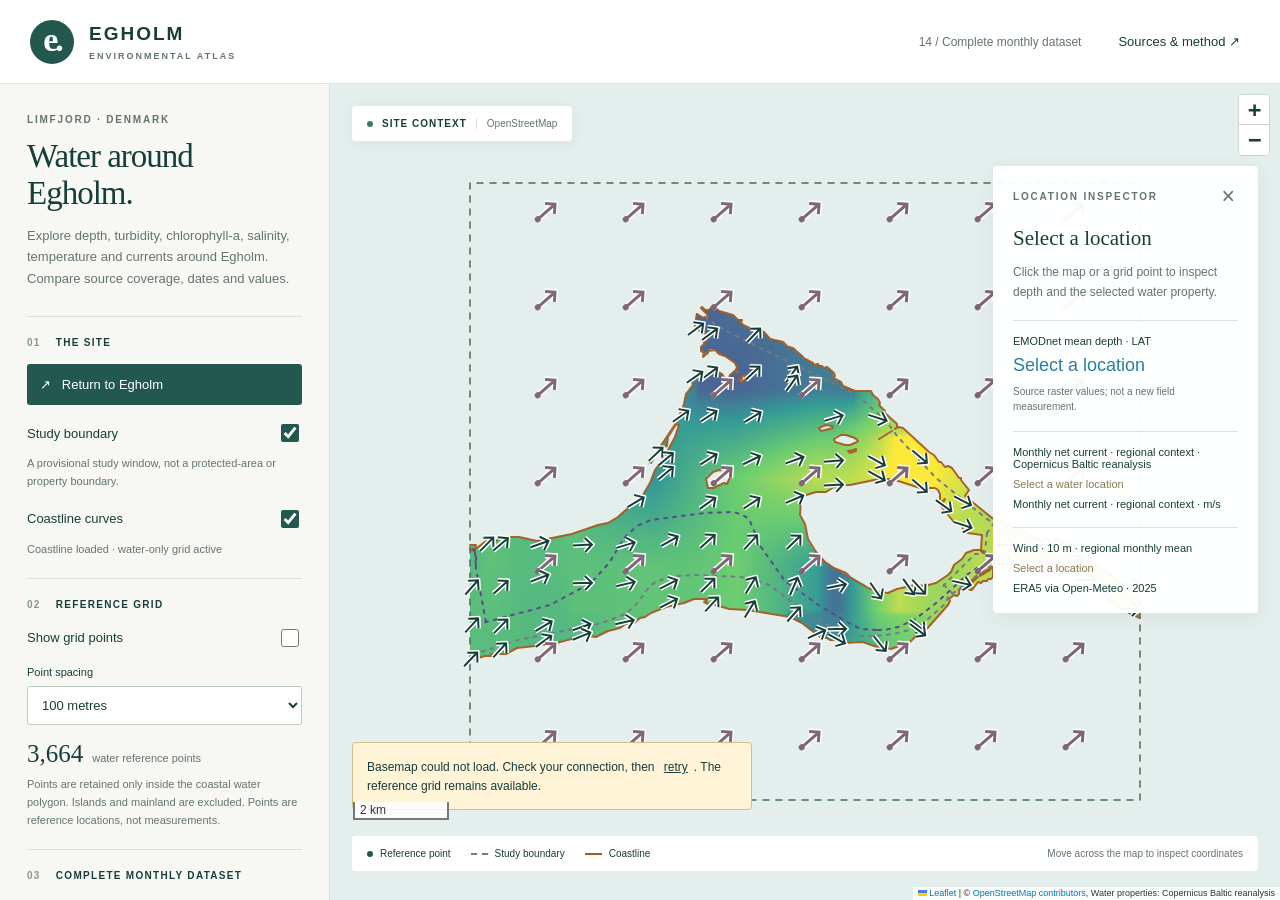
==== index.html @ 0c02192e "Publish Egholm atlas and complete monthly grid dataset" ====
<!doctype html>
<html lang="en"><head><meta charset="utf-8"><meta name="viewport" content="width=device-width,initial-scale=1"><title>Egholm — Environmental Atlas</title><meta name="description" content="A layer-by-layer environmental atlas of Egholm and the surrounding Limfjord."><link rel="stylesheet" href="vendor/leaflet.css"><link rel="stylesheet" href="style.css"></head>
<body>
<header><a class="brand" href="./"><span class="brand-mark">e.</span><span>EGHOLM <small>ENVIRONMENTAL ATLAS</small></span></a><div class="header-right"><span class="phase">14 / Complete monthly dataset</span><button id="sourcesBtn" class="quiet">Sources & method ↗</button></div></header>
<main><aside id="sidebar"><div class="eyebrow">LIMFJORD · DENMARK</div><h1>Water around Egholm.</h1><p class="intro">Explore depth, turbidity, chlorophyll-a, salinity, temperature and currents around Egholm. Compare source coverage, dates and values.</p>
<section><div class="section-label"><span>01</span> THE SITE</div><button id="home" class="primary">↗ &nbsp; Return to Egholm</button><div class="toggle-row"><label for="boundary">Study boundary</label><input id="boundary" type="checkbox" checked></div><p class="help">A provisional study window, not a protected-area or property boundary.</p><div class="toggle-row"><label for="coast">Coastline curves</label><input id="coast" type="checkbox" checked></div><p id="coastStatus" class="help" role="status">Loading coastline and water mask…</p></section>
<section><div class="section-label"><span>02</span> REFERENCE GRID</div><div class="toggle-row"><label for="grid">Show grid points</label><input id="grid" type="checkbox"></div><label class="field-label" for="spacing">Point spacing</label><select id="spacing"><option value="25">25 metres · interpolated</option><option value="50">50 metres · interpolated</option><option value="100" selected>100 metres</option><option value="250">250 metres</option><option value="500">500 metres</option><option value="1000">1,000 metres</option></select><div class="grid-summary"><strong id="pointCount">—</strong><span>water reference points</span></div><p class="help">Points are retained only inside the coastal water polygon. Islands and mainland are excluded. Points are reference locations, not measurements.</p></section>
<section><div class="section-label"><span>03</span> COMPLETE MONTHLY DATASET</div><p class="help">One row per water-grid point and calendar month: turbidity, chlorophyll-a, monthly temperature, monthly net current, and wind. Includes coordinates, source dates, units, estimate flags and route-exclusion status.</p><button id="exportMonthly" class="primary" disabled>Download all monthly data · CSV</button><p id="monthlyStatus" class="help" role="status">Loading all monthly datasets…</p><p class="help">Uses the selected grid spacing, route exclusions and coastal-estimate setting. Satellite observation threshold: 1 daily observation. Missing values remain blank, including December turbidity and chlorophyll. Satellite source years vary; this is not a single-year climatology. Salinity and detailed DMI forecasts are excluded because only one timestamp is available. Static bathymetry is not part of this monthly table.</p><p class="help"><a href="data/all-monthly-grid-100m.csv" download>Pre-baked combined CSV · 100 m · no route exclusions</a> · <a href="data/monthly-dataset-metadata.json" download>Dataset guide & sources</a></p></section><section><div class="section-label"><span>04</span> NAVIGATION EXCLUSIONS</div><p class="help">Select a route below or click its dashed line. Points within the chosen corridor become inactive; environmental colours and arrows are removed there. Routes are mapped OpenStreetMap features, not a complete traffic survey or an official navigation chart.</p><div id="routeList" class="route-list">Loading mapped routes…</div><label class="field-label" for="routeWidth">Exclusion distance from route centreline</label><input id="routeWidth" type="range" min="25" max="500" step="25" value="100"><output id="routeWidthValue">100 m each side</output><p class="help">User-defined analysis buffer, not a legal clearance or actual channel width. Distance uses a local metric approximation.</p><button id="clearRoutes" class="quiet">Reactivate all routes</button><p id="routeStatus" class="help" role="status"></p><button id="exportRouteGrid" class="primary">Download active / inactive grid</button><p class="help"><a href="data/navigation-routes.geojson" download>Mapped route geometry & provenance</a></p></section><section><div class="section-label"><span>05</span> WATER PROPERTIES</div><div class="toggle-row"><label for="clarity">Show water-property layer</label><input id="clarity" type="checkbox" checked></div><label class="field-label" for="waterVariable">Water property</label><select id="waterVariable"><option value="turbidity">Turbidity · FNU</option><option value="chlorophyll">Chlorophyll-a · mg/m³</option><option value="salinity">Surface salinity · g/kg</option><option value="temperature_monthly">Monthly temperature · regional · °C</option><option value="temperature">Temperature · detailed forecast · °C</option><option value="currents_monthly" selected>Monthly net current · regional · m/s</option><option value="currents">Current speed & direction · detailed forecast · m/s</option></select><p id="waterDescription" class="help"></p><label class="field-label" for="clarityMonth" id="waterTimeLabel">Calendar month</label><select id="clarityMonth" disabled><option>Loading months…</option></select><label class="field-label" for="clarityMin">Minimum daily observations per cell</label><select id="clarityMin"><option value="1">1 or more</option><option value="3">3 or more</option><option value="5">5 or more</option></select><label class="field-label" for="clarityMode">Surface display</label><select id="clarityMode"><option value="smooth">Smooth grid surface · estimated</option><option value="source">Original source cells</option></select><label class="field-label" for="clarityPalette">Water-property colour ramp</label><select id="clarityPalette"><option value="thermal">Temperature · green–yellow–red</option><option value="viridis">Viridis</option><option value="ocean">Ocean blues</option><option value="magma">Magma</option><option value="earth">Sand to teal</option></select><div id="currentControls" hidden><div class="toggle-row"><label for="currentArrows">Show direction arrows</label><input id="currentArrows" type="checkbox" checked></div><p id="currentDirectionNote" class="help">Arrows point towards flow. Bearings: 0° north, 90° east, 180° south, 270° west. Arrow length is fixed; colour represents speed. Below 0.01 m/s direction is not shown.</p></div><div id="coastalControls" hidden><div class="toggle-row"><label for="coastalEstimates">Estimate coastal model gaps</label><input id="coastalEstimates" type="checkbox" checked></div><p class="help">Extends nearby monthly temperature or current components into water gaps, up to 2.5 km from valid source centres. These are geometric estimates, not observations or simulated coastal flow. Turn off or select Original source cells to see actual coverage.</p></div><div id="temperatureLegendControls" hidden><label class="field-label" for="temperatureScale">Temperature colour scale</label><select id="temperatureScale"><option value="auto">Auto · fit selected month</option><option value="fixed">Fixed · compare months (−2 to 25°C)</option><option value="custom">Custom · this month</option></select><div class="temperature-bounds"><label for="temperatureMin">Legend minimum °C<input id="temperatureMin" type="number" step="0.01"></label><label for="temperatureMax">Legend maximum °C<input id="temperatureMax" type="number" step="0.01"></label></div><label class="field-label" for="temperatureMinSlider">Minimum bound</label><input id="temperatureMinSlider" type="range" min="-5" max="35" step="0.01"><label class="field-label" for="temperatureMaxSlider">Maximum bound</label><input id="temperatureMaxSlider" type="range" min="-5" max="35" step="0.01"><button id="temperatureApply" class="primary">Apply minimum & maximum</button><button id="temperatureReset" class="quiet">Reset this month to automatic</button><p id="temperatureScaleNote" class="help" role="status"></p><p id="temperatureScaleError" class="help" role="alert"></p></div><div id="clarityRamp" class="depth-ramp"></div><div id="waterLegendLabels" class="depth-labels"></div><p id="clarityStatus" class="help" role="status">Loading Copernicus data…</p><p class="help">Smooth mode interpolates neighbouring source values onto the selected water grid, then blends grid values for display. Source gaps stay empty except for optional monthly temperature and current coastal estimates. Finer grids do not increase measurement accuracy.</p><p class="help"><a id="waterSourceDownload" href="data/chlorophyll.json" download>Original source data & metadata</a></p><button id="exportClarityGrid" class="primary">Download selected property grid CSV</button><p id="gridBakeStatus" class="help">Preparing monthly grid values…</p><p class="help"><a id="waterGridDownload" href="data/chlorophyll-grid-100m.csv" download>Pre-baked 100 m grid · no route exclusions</a></p></section><section><div class="section-label"><span>06</span> WIND · 10 M HEIGHT</div><div class="toggle-row"><label for="showWind">Show wind vectors</label><input id="showWind" type="checkbox" checked></div><div class="toggle-row"><label for="windSurface">Show wind speed colour surface</label><input id="windSurface" type="checkbox"></div><label class="field-label" for="windMonth">Wind month · 2025</label><select id="windMonth" disabled><option>Loading…</option></select><div class="depth-ramp" style="background:linear-gradient(to right,rgb(55,89,169),rgb(234,122,44))"></div><div class="depth-labels">0 / 3 / 6 / 9 / 12+ m/s · mean speed</div><p class="help">Wind arrows have a coloured shaft and round tail; water-current arrows have a dark shaft. Both point towards flow. Wind arrow length is fixed; wind colour shows monthly mean hourly speed. Direction comes from the monthly mean vector, whose magnitude can be smaller due to reversing winds.</p><p id="windStatus" class="help" role="status">Loading wind…</p><p class="help">ERA5 regional model at ~25 km resolution. Smooth values on a 100 m grid do not resolve local shelter or building effects. Wind covers land and water in the study rectangle; selected route corridors are hidden as an analysis mask.</p><button id="exportWind" class="primary">Download wind grid · all months</button><p class="help"><a href="data/wind-grid-100m.csv" download>Pre-baked wind · 100 m · no exclusions</a> · <a href="data/wind.json" download>Wind source & metadata</a></p></section><section><div class="section-label"><span>07</span> BATHYMETRY</div><div class="toggle-row"><label for="bathy">Show bathymetry</label><input id="bathy" type="checkbox" checked></div><label class="field-label" for="opacity">Layer opacity <output id="opacityValue">75%</output></label><input id="opacity" type="range" min="10" max="100" value="75"><div id="bathyStatus" role="status" class="help">Loading local bathymetry…</div><label class="field-label" for="depthMode">Depth display</label><select id="depthMode"><option value="smooth">Smooth grid surface · estimated</option><option value="cells">Grid cells · estimated</option><option value="source">Original source cells</option></select><label class="field-label" for="palette">Colour ramp</label><select id="palette"><option value="ocean">Ocean blues</option><option value="viridis">Viridis · purple to yellow</option><option value="magma">Magma · dark to light</option><option value="earth">Sand to deep teal</option></select><label class="field-label" for="colourMode">Colour transitions</label><select id="colourMode"><option value="continuous">Continuous gradient</option><option value="classes">Discrete depth bands</option></select><div id="depthRamp" class="depth-ramp" aria-label="Depth colour legend"></div><p class="help">Drag the four handles on the legend to change depth divisions. Use arrow keys for fine adjustments.</p><div id="breakValues" class="depth-labels"></div><div id="swatches" class="swatches"></div><button id="resetStyle" class="quiet">Reset colours & divisions</button><p class="help">Depth in metres below LAT. Interpolated values are estimates from nearby source values, not new measurements. Missing source data remain gaps. A denser grid changes sampling and surface detail, not survey accuracy.</p><div class="future">Seabed sediment <span>Later</span></div></section>
<footer class="sidebar-footer">GROUP 01 · EGHOLM<br><span>Water properties · 2 November 2026</span></footer></aside>
<div class="map-wrap"><div id="map" aria-label="Interactive map of Egholm"></div><div class="map-title"><span class="live-dot"></span> SITE CONTEXT <span class="sub">OpenStreetMap</span></div><button id="mobilePanel" class="map-button">Layers & grid</button><div id="tileError" role="status" hidden>Basemap could not load. Check your connection, then <button id="retry">retry</button>. The reference grid remains available.</div><div class="map-bottom"><span><i class="legend-dot"></i> Reference point</span><span><i class="legend-line"></i> Study boundary</span><span><i style="width:17px;border-top:2px solid #a35d24"></i> Coastline</span><span id="coords">Move across the map to inspect coordinates</span></div>
<div id="inspect" class="inspect"><div class="inspect-top"><span class="eyebrow">LOCATION INSPECTOR</span><button id="clear" aria-label="Clear selected point">×</button></div><h2 id="pointTitle">Select a location</h2><p id="pointHint">Click the map or a grid point to inspect depth and the selected water property.</p><dl id="pointDetails" hidden></dl><div class="empty-data"><span>EMODnet mean depth · LAT</span><strong id="depthValue">Select a location</strong><span id="depthNote">Source raster values; not a new field measurement.</span></div><div class="empty-data"><span id="waterInspectorTitle">Chlorophyll-a · Copernicus</span><strong id="clarityValue">Select a water location</strong><span id="clarityNote">Monthly satellite estimate · FNU</span></div><div class="empty-data"><span>Wind · 10 m · regional monthly mean</span><strong id="windValue">Select a location</strong><span id="windNote">ERA5 via Open-Meteo · 2025</span></div></div></div></main>
<dialog id="sources"><div class="dialog-head"><div><div class="eyebrow">DATA & METHOD</div><h2>A clear starting point.</h2></div><button id="closeSources" aria-label="Close sources">×</button></div><p>This release adds an EMODnet mean-depth raster to geographic context and a generated reference grid. It contains no suitability scores or farm proposals.</p><h3>Navigation exclusions</h3><p>OpenStreetMap ferry, waterway=fairway and recommended-track lines from the downloaded 2 November 2026 extracts, including Egholmfærgen. Paddling routes (boat=discouraged, canoe=yes) are separately labelled. No claim is made that all vessel movements or official shipping lanes are represented. Individual feature links and tags are retained in the GeoJSON. User-selected corridors use the adjustable distance on each side of the centreline (100 m initially). These are analysis exclusions, not legal safety distances. A local planar metric approximation at 57.07° N is used consistently for display and point classification. Inactive points retain their IDs and exclusion reason, but their environmental values are blank in live CSV exports; original source files and pre-baked downloads remain unfiltered.</p><h3>Wind</h3><p>ERA5 via Open-Meteo Historical Weather API, hourly 10 m wind speed and meteorological direction for all of 2025. Six surrounding 0.25° source nodes cover the study area. Monthly speed is the arithmetic mean of hourly scalar speeds. Monthly u/v are averaged separately after converting FROM bearings: u = −speed × sin(direction), v = −speed × cos(direction). Display arrows show TOWARDS bearing from the mean vector; the inspector also gives FROM bearing. These are not gusts or maximum speeds. Monthly scalars and components are bilinearly interpolated separately; no angles are averaged. Net-vector directions below 0.1 m/s are hidden. Colour shows mean speed, not net magnitude. Native resolution is approximately 25 km, so site-scale variation is not resolved. Repeated arrow density and grid sampling do not increase source resolution. ERA5 / Copernicus and Open-Meteo attribution, CC BY 4.0 for Open-Meteo data.</p><p><a href="https://open-meteo.com/en/docs/historical-weather-api" target="_blank" rel="noopener">Wind source and method documentation</a></p><h3>Basemap</h3><p>Map tiles: <a href="https://www.openstreetmap.org/copyright" target="_blank" rel="noopener">© OpenStreetMap contributors</a>. Geographic context is community-maintained and requires an internet connection. The imported coastline curves use OpenStreetMap coastline ways. These are mapped shorelines, not a site survey or a live tidal boundary.</p><h3>Coastline and water mask</h3><p>© OpenStreetMap contributors, ODbL 1.0. Retrieved 2 November 2026 through the OSM API. Coastline ways are assembled into polygons using their direction (land on the left) and closed at the study-window boundary. Egholm, neighbouring islands and mainland are excluded; inland lakes are not included in this coastal-water mask. Points on the polygon boundary are excluded. Coastline visibility does not switch off clipping.</p><p><a href="data/coastlines.geojson" download>Download coastline curves</a> · <a href="data/land-mask.geojson" download>Land polygons</a> · <a href="data/water-mask.geojson" download>Water polygon</a></p><h3>Reference grid</h3><p>Grid coordinates use WGS 84 / UTM zone 32N (EPSG:32632), in metres. Points are transformed to longitude and latitude for display. IDs encode spacing, easting and northing. Original mode reports containing source cells. Estimated modes sample bilinearly from up to four surrounding source-cell centres onto UTM grid nodes. Invalid, above-datum and on-land source neighbours are excluded; remaining weights are normalised. No value is returned if no valid weighted neighbour exists. Grid spacing does not increase source accuracy.</p><h3>Study window</h3><p>9.700–9.930° E, 57.015–57.130° N. Expanded north and west from Egholm. This provisional rectangular extent includes Egholm and nearby water and mainland. It is a working extent, not an administrative boundary.</p><h3>Water clarity: surface turbidity</h3><p>Copernicus Marine, Sentinel-2 MSI HR-OC Baltic L4 monthly mosaic, dataset cmems_obs-oc_bal_bgc-tur-spm-chl_nrt_l4-hr-mosaic_P1M-m_202511. Retrieved 2 November 2026. Archived data also use dataset cmems_obs_oc_bal_bgc_transp_nrt_l4-hr_P1M-m_202105, tile 32V. Each snapshot retains its own source coordinate grid; no resampling is used to align archive and mosaic grids. Values are satellite-derived monthly turbidity estimates in FNU, at approximately 100 m source resolution. They represent surface optical conditions, not bottom-water observations, Secchi depth, or measured light at the seabed.</p><p>Eleven calendar months have usable snapshots. January, February and October use 2025 legacy tiles; March–September use 2026 mosaic data; November uses 2025 mosaic data. Selection uses the most recent usable snapshot among checked 2024–2026 sources. No values are blended between years or borrowed from a different calendar month. The selector shows month names; the inspector and downloads retain actual observation dates. December 2024 and December 2025 original files contain no valid turbidity values in the study window. December 2026 is in the future at retrieval, so December remains explicitly unavailable. This is a downloaded snapshot, not a live feed. The count field is the number of daily observations contributing to each monthly pixel, not the number of field samples. Cloud, shore and processing masks can leave gaps. Counts are a coverage indicator, not an accuracy guarantee.</p><p>We retain the original monthly values and counts, reject negative/non-finite values and cells with no observations, and mask to coastal water. Smooth mode uses bilinear interpolation from up to four surrounding valid source centres, renormalising available weights. The containing source cell must also be valid and meet the observation filter: missing source cells are never filled. Values are sampled at the selected UTM water-grid points, then blended between neighbouring grid nodes for the smooth surface. The same source-validity gate is applied during rendering. Original mode retains source values. Interpolated values and the minimum daily count among contributing cells are identified separately; observation counts are not interpolated. No temporal filling is performed. All twelve month records are attached to each grid point; December remains null. The CSV includes actual source dates, original cell values, estimated values and support counts. The pre-baked 100 m CSV uses the one-observation filter; the live export uses the selected spacing and filter. Changing grid density does not create additional observations. The legend is a visual scale, not an ecological suitability threshold.</p><p><a href="https://data.marine.copernicus.eu/product/OCEANCOLOUR_BAL_BGC_HR_L4_NRT_009_208/description" target="_blank" rel="noopener">Copernicus product and provenance ↗</a> · <a href="https://help.marine.copernicus.eu/en/articles/5194057-introduction-to-high-resolution-ocean-colour-sentinel-2-products" target="_blank" rel="noopener">Product guidance ↗</a></p><h3>Chlorophyll-a</h3><p>Copernicus Marine Sentinel-2 Baltic HR-OC monthly CHL estimates, in mg/m³. The same calendar-month selection as turbidity is retained: January, February and October 2025 legacy geophy tiles; March–September 2026 and November 2025 mosaics. December has no supported values. These snapshots are not a single-year series or a climatology. Chlorophyll-a is an indicator of phytoplankton abundance, not a direct measure of mussel food quality or eelgrass health. The same source-validity checks, observation-count filter, water clipping and bilinear grid sampling apply. Original data and estimated values remain separate.</p><h3>Surface salinity</h3><p>DMI DKSS Limfjord model, parameter salinity, g/kg. A timestamped forecast snapshot, not a monthly observation. The downloaded file retains the model run, valid time, source URL and retrieval date. Source grid spacing is approximately 185 m. The model ends near 57.109° N; water outside its coverage remains blank. Source model land cells and unsupported coastal cells remain missing. Salinity uses model support rather than satellite observation counts; the observation-count filter is disabled. Interpolation is spatial only and does not create extra measurements. This is a stored snapshot, not an automatically refreshed feed.</p><p><a href="https://www.dmi.dk/friedata/dokumentation/data/forecast-data-storm-surge-model-dkss" target="_blank" rel="noopener">DMI model documentation ↗</a> · <a href="https://www.dmi.dk/friedata/dokumentation/terms-of-use" target="_blank" rel="noopener">DMI terms of use ↗</a></p><h3>Temperature colours</h3><p>Automatic scaling uses the minimum and maximum supported values on the selected water grid for the selected month and display mode. Each month can have a different legend: equal colours across months do not imply equal temperatures. Fixed scaling uses −2 to 25°C for comparisons. Custom bounds are saved separately for each temperature dataset and month in this browser. Values beyond the bounds use the endpoint colours; data and exports are unchanged. The green–yellow–red ramp indicates relative temperature, not ecological suitability. Small differences may appear strong under a stretched scale; this does not increase the model resolution.</p><h3>Monthly temperature: regional context</h3><p>Copernicus Baltic Sea Physics Reanalysis, cmems_mod_bal_phy_my_P1M-m_202303, potential temperature thetao at approximately 0.5 m depth. All twelve calendar months use 2025 monthly means. Native spacing is about 1.85 km; this coarse model does not resolve Egholm channels or site-scale thermal differences. This is seasonal context, not a locally validated temperature map. Native model wet cells are retained; display and sampling are clipped to the finer coastal water polygon. Original source mode preserves all missing cells. With coastal estimates enabled, missing monthly-temperature cells are estimated from up to four valid source centres within 2.5 km using inverse-distance-squared weighting. Estimates are sampled only on the water grid and the display is clipped to the detailed coastline. This geometric method does not model flow connectivity around islands. Original values remain null; inspector and CSV identify coastal estimates and nearest-source distance. More distant gaps remain empty. Interpolation onto a 100 m grid does not create 100 m model accuracy. No temporal interpolation or mixing of years is used. The detailed DMI temperature forecast remains a separate option.</p><p><a href="https://data.marine.copernicus.eu/product/BALTICSEA_MULTIYEAR_PHY_003_011/description" target="_blank" rel="noopener">Monthly temperature source and documentation ↗</a></p><h3>Monthly net currents: regional context</h3><p>Copernicus Baltic Sea Physics Reanalysis, cmems_mod_bal_phy_my_P1M-m_202303: January–December 2025, uo eastward and vo northward monthly mean velocity at about 0.5 m depth, native spacing about 1.85 km. Components are interpolated before calculating net magnitude and direction. The magnitude of a monthly mean vector is NOT mean current speed: opposing flows cancel. It cannot describe peak currents, tidal reversals or local channel flow. Optional coastal estimates use inverse-distance-squared weighting of up to four valid source centres within 2.5 km, separately for eastward and northward components, before deriving net magnitude and bearing. Existing source-supported values are unchanged. Estimates are clipped to the water polygon; this does not simulate flow around islands or enforce shoreline flow conditions. Inspector and exports flag coastal estimates and source distance; original source values remain null. Switch off coastal estimates or select Original source cells to restore source gaps. Arrows below 0.0001 m/s are hidden for display; this threshold and four decimal places do not imply model accuracy. Each month’s components, net magnitude, direction and source date are exported on the water grid. Use this as exploratory regional context only. The detailed DMI forecast remains separate.</p><p><a href="https://data.marine.copernicus.eu/product/BALTICSEA_MULTIYEAR_PHY_003_011/description" target="_blank" rel="noopener">Copernicus monthly current source ↗</a></p><h3>Water temperature and currents</h3><p>DMI DKSS Limfjord surface model parameters water-temperature (°C), current-u and current-v (m/s). These use the same model run and valid time as the salinity snapshot. They are forecasts, not monthly averages or seabed measurements. Current u is eastward and v northward. We interpolate the components onto the water grid, then calculate speed as √(u² + v²) and the direction towards which water moves, clockwise from true north. The smooth surface blends grid components before deriving speed; angles are never averaged directly. Arrows have fixed length and are thinned for readability; all supported water-grid points retain numerical values. Directions below 0.01 m/s are omitted as near-calm. Exports include estimated u/v, speed, direction and original source speed/direction. Coverage gaps remain empty.</p><p><a href="https://www.dmi.dk/friedata/dokumentation/data/storm-surge-model-dkss-edr-api-parameter-list" target="_blank" rel="noopener">DMI parameter definitions ↗</a></p><h3>Bathymetry</h3><p>Source: <a href="https://ows.emodnet-bathymetry.eu/" target="_blank" rel="noopener">EMODnet Bathymetry WCS</a>, coverage emodnet:mean, retrieved 2 November 2026. This is a service snapshot; retrieval date is not survey date. The service describes a nominal 1/16 arc-minute source grid.</p><p>Downloaded extent: 9.66–10.00° E, 56.98–57.16° N; 326 × 173 cells, approximately 63 × 116 metres here. WCS values use negative elevation below the reference datum. We display their magnitude as positive depth below LAT, and render only below-datum cells. This threshold is not a surveyed coastline or water mask: low-lying land and shoreline cells require checking.</p><p>Original mode preserves raster cells. Grid-cell mode colours the chosen UTM grid cells using estimated node values. Smooth mode bilinearly blends those grid-node estimates; near the shoreline it normalises the weights of available water nodes. All views are clipped to the coastal water polygon. Missing source support remains a gap. Smooth rendering is capped at 720 display pixels per side, independently of numerical sampling. Near-shore estimates need particular caution: this interpolation does not model tidal changes or hydrodynamic connectivity. Click values are rounded to 0.1 m for readability, not a claim of accuracy. Colour edits affect visualisation only; depths are unchanged. The final colour extends beyond the final legend break.</p><p><a href="https://emodnet.ec.europa.eu/en/bathymetry" target="_blank" rel="noopener">Dataset and vertical-reference documentation ↗</a> · <a href="data/bathymetry.json" download>Download displayed raster values</a></p><div class="method-note">No missing data are replaced with zero. Estimated values are explicitly distinguished from the original source raster.</div></dialog>
<script src="vendor/leaflet.js"></script><script src="vendor/proj4.js"></script><script src="routes-model.js"></script><script src="app.js"></script><script src="turbidity-model.js"></script><script src="clarity.js"></script><script src="routes.js"></script><script src="wind-model.js"></script><script src="wind.js"></script><script src="monthly-model.js"></script><script src="monthly.js"></script></body></html>
---- vendor/leaflet.css ----
/* required styles */

.leaflet-pane,
.leaflet-tile,
.leaflet-marker-icon,
.leaflet-marker-shadow,
.leaflet-tile-container,
.leaflet-pane > svg,
.leaflet-pane > canvas,
.leaflet-zoom-box,
.leaflet-image-layer,
.leaflet-layer {
	position: absolute;
	left: 0;
	top: 0;
	}
.leaflet-container {
	overflow: hidden;
	}
.leaflet-tile,
.leaflet-marker-icon,
.leaflet-marker-shadow {
	-webkit-user-select: none;
	   -moz-user-select: none;
	        user-select: none;
	  -webkit-user-drag: none;
	}
/* Prevents IE11 from highlighting tiles in blue */
.leaflet-tile::selection {
	background: transparent;
}
/* Safari renders non-retina tile on retina better with this, but Chrome is worse */
.leaflet-safari .leaflet-tile {
	image-rendering: -webkit-optimize-contrast;
	}
/* hack that prevents hw layers "stretching" when loading new tiles */
.leaflet-safari .leaflet-tile-container {
	width: 1600px;
	height: 1600px;
	-webkit-transform-origin: 0 0;
	}
.leaflet-marker-icon,
.leaflet-marker-shadow {
	display: block;
	}
/* .leaflet-container svg: reset svg max-width decleration shipped in Joomla! (joomla.org) 3.x */
/* .leaflet-container img: map is broken in FF if you have max-width: 100% on tiles */
.leaflet-container .leaflet-overlay-pane svg {
	max-width: none !important;
	max-height: none !important;
	}
.leaflet-container .leaflet-marker-pane img,
.leaflet-container .leaflet-shadow-pane img,
.leaflet-container .leaflet-tile-pane img,
.leaflet-container img.leaflet-image-layer,
.leaflet-container .leaflet-tile {
	max-width: none !important;
	max-height: none !important;
	width: auto;
	padding: 0;
	}

.leaflet-container img.leaflet-tile {
	/* See: https://bugs.chromium.org/p/chromium/issues/detail?id=600120 */
	mix-blend-mode: plus-lighter;
}

.leaflet-container.leaflet-touch-zoom {
	-ms-touch-action: pan-x pan-y;
	touch-action: pan-x pan-y;
	}
.leaflet-container.leaflet-touch-drag {
	-ms-touch-action: pinch-zoom;
	/* Fallback for FF which doesn't support pinch-zoom */
	touch-action: none;
	touch-action: pinch-zoom;
}
.leaflet-container.leaflet-touch-drag.leaflet-touch-zoom {
	-ms-touch-action: none;
	touch-action: none;
}
.leaflet-container {
	-webkit-tap-highlight-color: transparent;
}
.leaflet-container a {
	-webkit-tap-highlight-color: rgba(51, 181, 229, 0.4);
}
.leaflet-tile {
	filter: inherit;
	visibility: hidden;
	}
.leaflet-tile-loaded {
	visibility: inherit;
	}
.leaflet-zoom-box {
	width: 0;
	height: 0;
	-moz-box-sizing: border-box;
	     box-sizing: border-box;
	z-index: 800;
	}
/* workaround for https://bugzilla.mozilla.org/show_bug.cgi?id=888319 */
.leaflet-overlay-pane svg {
	-moz-user-select: none;
	}

.leaflet-pane         { z-index: 400; }

.leaflet-tile-pane    { z-index: 200; }
.leaflet-overlay-pane { z-index: 400; }
.leaflet-shadow-pane  { z-index: 500; }
.leaflet-marker-pane  { z-index: 600; }
.leaflet-tooltip-pane   { z-index: 650; }
.leaflet-popup-pane   { z-index: 700; }

.leaflet-map-pane canvas { z-index: 100; }
.leaflet-map-pane svg    { z-index: 200; }

.leaflet-vml-shape {
	width: 1px;
	height: 1px;
	}
.lvml {
	behavior: url(#default#VML);
	display: inline-block;
	position: absolute;
	}


/* control positioning */

.leaflet-control {
	position: relative;
	z-index: 800;
	pointer-events: visiblePainted; /* IE 9-10 doesn't have auto */
	pointer-events: auto;
	}
.leaflet-top,
.leaflet-bottom {
	position: absolute;
	z-index: 1000;
	pointer-events: none;
	}
.leaflet-top {
	top: 0;
	}
.leaflet-right {
	right: 0;
	}
.leaflet-bottom {
	bottom: 0;
	}
.leaflet-left {
	left: 0;
	}
.leaflet-control {
	float: left;
	clear: both;
	}
.leaflet-right .leaflet-control {
	float: right;
	}
.leaflet-top .leaflet-control {
	margin-top: 10px;
	}
.leaflet-bottom .leaflet-control {
	margin-bottom: 10px;
	}
.leaflet-left .leaflet-control {
	margin-left: 10px;
	}
.leaflet-right .leaflet-control {
	margin-right: 10px;
	}


/* zoom and fade animations */

.leaflet-fade-anim .leaflet-popup {
	opacity: 0;
	-webkit-transition: opacity 0.2s linear;
	   -moz-transition: opacity 0.2s linear;
	        transition: opacity 0.2s linear;
	}
.leaflet-fade-anim .leaflet-map-pane .leaflet-popup {
	opacity: 1;
	}
.leaflet-zoom-animated {
	-webkit-transform-origin: 0 0;
	    -ms-transform-origin: 0 0;
	        transform-origin: 0 0;
	}
svg.leaflet-zoom-animated {
	will-change: transform;
}

.leaflet-zoom-anim .leaflet-zoom-animated {
	-webkit-transition: -webkit-transform 0.25s cubic-bezier(0,0,0.25,1);
	   -moz-transition:    -moz-transform 0.25s cubic-bezier(0,0,0.25,1);
	        transition:         transform 0.25s cubic-bezier(0,0,0.25,1);
	}
.leaflet-zoom-anim .leaflet-tile,
.leaflet-pan-anim .leaflet-tile {
	-webkit-transition: none;
	   -moz-transition: none;
	        transition: none;
	}

.leaflet-zoom-anim .leaflet-zoom-hide {
	visibility: hidden;
	}


/* cursors */

.leaflet-interactive {
	cursor: pointer;
	}
.leaflet-grab {
	cursor: -webkit-grab;
	cursor:    -moz-grab;
	cursor:         grab;
	}
.leaflet-crosshair,
.leaflet-crosshair .leaflet-interactive {
	cursor: crosshair;
	}
.leaflet-popup-pane,
.leaflet-control {
	cursor: auto;
	}
.leaflet-dragging .leaflet-grab,
.leaflet-dragging .leaflet-grab .leaflet-interactive,
.leaflet-dragging .leaflet-marker-draggable {
	cursor: move;
	cursor: -webkit-grabbing;
	cursor:    -moz-grabbing;
	cursor:         grabbing;
	}

/* marker & overlays interactivity */
.leaflet-marker-icon,
.leaflet-marker-shadow,
.leaflet-image-layer,
.leaflet-pane > svg path,
.leaflet-tile-container {
	pointer-events: none;
	}

.leaflet-marker-icon.leaflet-interactive,
.leaflet-image-layer.leaflet-interactive,
.leaflet-pane > svg path.leaflet-interactive,
svg.leaflet-image-layer.leaflet-interactive path {
	pointer-events: visiblePainted; /* IE 9-10 doesn't have auto */
	pointer-events: auto;
	}

/* visual tweaks */

.leaflet-container {
	background: #ddd;
	outline-offset: 1px;
	}
.leaflet-container a {
	color: #0078A8;
	}
.leaflet-zoom-box {
	border: 2px dotted #38f;
	background: rgba(255,255,255,0.5);
	}


/* general typography */
.leaflet-container {
	font-family: "Helvetica Neue", Arial, Helvetica, sans-serif;
	font-size: 12px;
	font-size: 0.75rem;
	line-height: 1.5;
	}


/* general toolbar styles */

.leaflet-bar {
	box-shadow: 0 1px 5px rgba(0,0,0,0.65);
	border-radius: 4px;
	}
.leaflet-bar a {
	background-color: #fff;
	border-bottom: 1px solid #ccc;
	width: 26px;
	height: 26px;
	line-height: 26px;
	display: block;
	text-align: center;
	text-decoration: none;
	color: black;
	}
.leaflet-bar a,
.leaflet-control-layers-toggle {
	background-position: 50% 50%;
	background-repeat: no-repeat;
	display: block;
	}
.leaflet-bar a:hover,
.leaflet-bar a:focus {
	background-color: #f4f4f4;
	}
.leaflet-bar a:first-child {
	border-top-left-radius: 4px;
	border-top-right-radius: 4px;
	}
.leaflet-bar a:last-child {
	border-bottom-left-radius: 4px;
	border-bottom-right-radius: 4px;
	border-bottom: none;
	}
.leaflet-bar a.leaflet-disabled {
	cursor: default;
	background-color: #f4f4f4;
	color: #bbb;
	}

.leaflet-touch .leaflet-bar a {
	width: 30px;
	height: 30px;
	line-height: 30px;
	}
.leaflet-touch .leaflet-bar a:first-child {
	border-top-left-radius: 2px;
	border-top-right-radius: 2px;
	}
.leaflet-touch .leaflet-bar a:last-child {
	border-bottom-left-radius: 2px;
	border-bottom-right-radius: 2px;
	}

/* zoom control */

.leaflet-control-zoom-in,
.leaflet-control-zoom-out {
	font: bold 18px 'Lucida Console', Monaco, monospace;
	text-indent: 1px;
	}

.leaflet-touch .leaflet-control-zoom-in, .leaflet-touch .leaflet-control-zoom-out  {
	font-size: 22px;
	}


/* layers control */

.leaflet-control-layers {
	box-shadow: 0 1px 5px rgba(0,0,0,0.4);
	background: #fff;
	border-radius: 5px;
	}
.leaflet-control-layers-toggle {
	background-image: url(images/layers.png);
	width: 36px;
	height: 36px;
	}
.leaflet-retina .leaflet-control-layers-toggle {
	background-image: url(images/layers-2x.png);
	background-size: 26px 26px;
	}
.leaflet-touch .leaflet-control-layers-toggle {
	width: 44px;
	height: 44px;
	}
.leaflet-control-layers .leaflet-control-layers-list,
.leaflet-control-layers-expanded .leaflet-control-layers-toggle {
	display: none;
	}
.leaflet-control-layers-expanded .leaflet-control-layers-list {
	display: block;
	position: relative;
	}
.leaflet-control-layers-expanded {
	padding: 6px 10px 6px 6px;
	color: #333;
	background: #fff;
	}
.leaflet-control-layers-scrollbar {
	overflow-y: scroll;
	overflow-x: hidden;
	padding-right: 5px;
	}
.leaflet-control-layers-selector {
	margin-top: 2px;
	position: relative;
	top: 1px;
	}
.leaflet-control-layers label {
	display: block;
	font-size: 13px;
	font-size: 1.08333em;
	}
.leaflet-control-layers-separator {
	height: 0;
	border-top: 1px solid #ddd;
	margin: 5px -10px 5px -6px;
	}

/* Default icon URLs */
.leaflet-default-icon-path { /* used only in path-guessing heuristic, see L.Icon.Default */
	background-image: url(images/marker-icon.png);
	}


/* attribution and scale controls */

.leaflet-container .leaflet-control-attribution {
	background: #fff;
	background: rgba(255, 255, 255, 0.8);
	margin: 0;
	}
.leaflet-control-attribution,
.leaflet-control-scale-line {
	padding: 0 5px;
	color: #333;
	line-height: 1.4;
	}
.leaflet-control-attribution a {
	text-decoration: none;
	}
.leaflet-control-attribution a:hover,
.leaflet-control-attribution a:focus {
	text-decoration: underline;
	}
.leaflet-attribution-flag {
	display: inline !important;
	vertical-align: baseline !important;
	width: 1em;
	height: 0.6669em;
	}
.leaflet-left .leaflet-control-scale {
	margin-left: 5px;
	}
.leaflet-bottom .leaflet-control-scale {
	margin-bottom: 5px;
	}
.leaflet-control-scale-line {
	border: 2px solid #777;
	border-top: none;
	line-height: 1.1;
	padding: 2px 5px 1px;
	white-space: nowrap;
	-moz-box-sizing: border-box;
	     box-sizing: border-box;
	background: rgba(255, 255, 255, 0.8);
	text-shadow: 1px 1px #fff;
	}
.leaflet-control-scale-line:not(:first-child) {
	border-top: 2px solid #777;
	border-bottom: none;
	margin-top: -2px;
	}
.leaflet-control-scale-line:not(:first-child):not(:last-child) {
	border-bottom: 2px solid #777;
	}

.leaflet-touch .leaflet-control-attribution,
.leaflet-touch .leaflet-control-layers,
.leaflet-touch .leaflet-bar {
	box-shadow: none;
	}
.leaflet-touch .leaflet-control-layers,
.leaflet-touch .leaflet-bar {
	border: 2px solid rgba(0,0,0,0.2);
	background-clip: padding-box;
	}


/* popup */

.leaflet-popup {
	position: absolute;
	text-align: center;
	margin-bottom: 20px;
	}
.leaflet-popup-content-wrapper {
	padding: 1px;
	text-align: left;
	border-radius: 12px;
	}
.leaflet-popup-content {
	margin: 13px 24px 13px 20px;
	line-height: 1.3;
	font-size: 13px;
	font-size: 1.08333em;
	min-height: 1px;
	}
.leaflet-popup-content p {
	margin: 17px 0;
	margin: 1.3em 0;
	}
.leaflet-popup-tip-container {
	width: 40px;
	height: 20px;
	position: absolute;
	left: 50%;
	margin-top: -1px;
	margin-left: -20px;
	overflow: hidden;
	pointer-events: none;
	}
.leaflet-popup-tip {
	width: 17px;
	height: 17px;
	padding: 1px;

	margin: -10px auto 0;
	pointer-events: auto;

	-webkit-transform: rotate(45deg);
	   -moz-transform: rotate(45deg);
	    -ms-transform: rotate(45deg);
	        transform: rotate(45deg);
	}
.leaflet-popup-content-wrapper,
.leaflet-popup-tip {
	background: white;
	color: #333;
	box-shadow: 0 3px 14px rgba(0,0,0,0.4);
	}
.leaflet-container a.leaflet-popup-close-button {
	position: absolute;
	top: 0;
	right: 0;
	border: none;
	text-align: center;
	width: 24px;
	height: 24px;
	font: 16px/24px Tahoma, Verdana, sans-serif;
	color: #757575;
	text-decoration: none;
	background: transparent;
	}
.leaflet-container a.leaflet-popup-close-button:hover,
.leaflet-container a.leaflet-popup-close-button:focus {
	color: #585858;
	}
.leaflet-popup-scrolled {
	overflow: auto;
	}

.leaflet-oldie .leaflet-popup-content-wrapper {
	-ms-zoom: 1;
	}
.leaflet-oldie .leaflet-popup-tip {
	width: 24px;
	margin: 0 auto;

	-ms-filter: "progid:DXImageTransform.Microsoft.Matrix(M11=0.70710678, M12=0.70710678, M21=-0.70710678, M22=0.70710678)";
	filter: progid:DXImageTransform.Microsoft.Matrix(M11=0.70710678, M12=0.70710678, M21=-0.70710678, M22=0.70710678);
	}

.leaflet-oldie .leaflet-control-zoom,
.leaflet-oldie .leaflet-control-layers,
.leaflet-oldie .leaflet-popup-content-wrapper,
.leaflet-oldie .leaflet-popup-tip {
	border: 1px solid #999;
	}


/* div icon */

.leaflet-div-icon {
	background: #fff;
	border: 1px solid #666;
	}


/* Tooltip */
/* Base styles for the element that has a tooltip */
.leaflet-tooltip {
	position: absolute;
	padding: 6px;
	background-color: #fff;
	border: 1px solid #fff;
	border-radius: 3px;
	color: #222;
	white-space: nowrap;
	-webkit-user-select: none;
	-moz-user-select: none;
	-ms-user-select: none;
	user-select: none;
	pointer-events: none;
	box-shadow: 0 1px 3px rgba(0,0,0,0.4);
	}
.leaflet-tooltip.leaflet-interactive {
	cursor: pointer;
	pointer-events: auto;
	}
.leaflet-tooltip-top:before,
.leaflet-tooltip-bottom:before,
.leaflet-tooltip-left:before,
.leaflet-tooltip-right:before {
	position: absolute;
	pointer-events: none;
	border: 6px solid transparent;
	background: transparent;
	content: "";
	}

/* Directions */

.leaflet-tooltip-bottom {
	margin-top: 6px;
}
.leaflet-tooltip-top {
	margin-top: -6px;
}
.leaflet-tooltip-bottom:before,
.leaflet-tooltip-top:before {
	left: 50%;
	margin-left: -6px;
	}
.leaflet-tooltip-top:before {
	bottom: 0;
	margin-bottom: -12px;
	border-top-color: #fff;
	}
.leaflet-tooltip-bottom:before {
	top: 0;
	margin-top: -12px;
	margin-left: -6px;
	border-bottom-color: #fff;
	}
.leaflet-tooltip-left {
	margin-left: -6px;
}
.leaflet-tooltip-right {
	margin-left: 6px;
}
.leaflet-tooltip-left:before,
.leaflet-tooltip-right:before {
	top: 50%;
	margin-top: -6px;
	}
.leaflet-tooltip-left:before {
	right: 0;
	margin-right: -12px;
	border-left-color: #fff;
	}
.leaflet-tooltip-right:before {
	left: 0;
	margin-left: -12px;
	border-right-color: #fff;
	}

/* Printing */

@media print {
	/* Prevent printers from removing background-images of controls. */
	.leaflet-control {
		-webkit-print-color-adjust: exact;
		print-color-adjust: exact;
		}
	}
---- style.css ----
:root{--ink:#183e39;--muted:#65746d;--green:#22584e;--paper:#f7f8f3;--line:#dce2d8}*{box-sizing:border-box}body{margin:0;font-family:Arial,Helvetica,sans-serif;color:var(--ink);background:var(--paper)}header{height:84px;display:flex;align-items:center;justify-content:space-between;padding:0 30px;border-bottom:1px solid var(--line);background:#fff}.brand{display:flex;align-items:center;gap:15px;color:inherit;text-decoration:none;font-size:19px;letter-spacing:2px;font-weight:700}.brand-mark{width:44px;height:44px;border-radius:50%;background:var(--green);color:#fff;text-align:center;font-family:Georgia,serif;font-size:34px;letter-spacing:-3px;line-height:39px}.brand small{display:block;font-size:9px;letter-spacing:2px;margin-top:6px;color:var(--muted)}.header-right{display:flex;align-items:center;gap:27px}.phase{font-size:12px;color:var(--muted)}button,select{font:inherit}button{cursor:pointer}.quiet{background:none;border:0;font-size:13px;color:var(--ink);padding:10px}.quiet:hover{background:#edf2e9}main{height:calc(100dvh - 84px);display:grid;grid-template-columns:330px 1fr}aside{padding:30px 27px 20px;overflow:auto;border-right:1px solid var(--line)}.eyebrow{font-size:10px;letter-spacing:1.8px;font-weight:bold;color:var(--muted)}h1{font-family:Georgia,serif;font-weight:normal;font-size:33px;letter-spacing:-1px;margin:13px 0}p{font-size:13px;line-height:1.65}.intro{color:var(--muted);margin:0 0 27px}section{border-top:1px solid var(--line);padding:20px 0}.section-label{font-size:10px;letter-spacing:1.3px;font-weight:bold;margin-bottom:16px}.section-label span{color:#85998c;margin-right:11px}.primary{background:var(--green);color:white;border:0;width:100%;padding:13px;text-align:left;border-radius:3px;font-size:13px}.primary:hover{background:#173f37}.toggle-row{display:flex;justify-content:space-between;align-items:center;margin:16px 0 9px;font-size:13px}.toggle-row input{accent-color:var(--green);width:18px;height:18px;cursor:pointer}.help{font-size:11px;color:var(--muted);line-height:1.65;margin:7px 0 0}.field-label{display:block;font-size:11px;margin:16px 0 8px}select{width:100%;padding:10px;background:white;border:1px solid #bdcbbd;border-radius:3px;color:var(--ink);font-size:13px}.grid-summary{display:flex;align-items:baseline;gap:9px;margin-top:15px}.grid-summary strong{font-family:Georgia,serif;font-weight:normal;font-size:25px}.grid-summary span{font-size:11px;color:var(--muted)}.pending{font-size:12px;display:flex;align-items:center;gap:8px}.pending-dot{width:7px;height:7px;background:#ac9867;border-radius:50%}.future{display:flex;justify-content:space-between;font-size:12px;margin-top:16px;color:#748277}.future span{font-size:10px;color:#8b968c}.sidebar-footer{border-top:1px solid var(--line);padding-top:18px;font-size:9px;letter-spacing:1px;line-height:2}.sidebar-footer span{color:var(--muted);letter-spacing:0}.map-wrap{position:relative;min-width:0;overflow:hidden}#map{width:100%;height:100%;background:#e4eeed}.map-title{position:absolute;top:22px;left:22px;z-index:500;background:#fffffff2;padding:12px 15px;box-shadow:0 3px 15px #173c3210;display:flex;align-items:center;gap:9px;font-size:10px;font-weight:bold;letter-spacing:1px;border-radius:3px}.live-dot{height:6px;width:6px;border-radius:50%;background:#3f7963}.sub{font-size:10px;color:var(--muted);font-weight:normal;border-left:1px solid var(--line);padding-left:10px;letter-spacing:0}.map-bottom{position:absolute;bottom:29px;left:22px;right:22px;z-index:500;display:flex;gap:20px;align-items:center;background:#fffffff2;border-radius:3px;padding:12px 15px;font-size:10px;pointer-events:none}.map-bottom span{display:flex;align-items:center;gap:7px}.legend-dot{width:6px;height:6px;background:#22584e;border-radius:50%;display:inline-block}.legend-line{width:17px;border-top:2px dashed #698572;display:inline-block}#coords{margin-left:auto;color:var(--muted);font-variant-numeric:tabular-nums}.inspect{position:absolute;right:22px;top:82px;z-index:500;width:265px;background:#fffffff5;padding:19px 20px;border-radius:4px;box-shadow:0 4px 20px #173c3212}.inspect-top{display:flex;justify-content:space-between;align-items:center}.inspect button,.dialog-head button{background:none;border:0;color:#65746d;font-size:23px;line-height:1;padding:0 3px}.inspect h2{font:normal 21px Georgia,serif;margin:18px 0 8px;overflow-wrap:anywhere}.inspect p{font-size:12px;color:var(--muted)}.empty-data{border-top:1px solid var(--line);padding-top:14px;margin-top:17px;display:flex;flex-direction:column;gap:8px;font-size:11px}.empty-data strong{font-weight:normal;color:#8a7853}dl{display:grid;grid-template-columns:auto auto;gap:10px;font-size:11px}dt{color:var(--muted)}dd{margin:0;text-align:right;font-variant-numeric:tabular-nums}.leaflet-control-zoom{border:1px solid #ccd7cc!important;box-shadow:none!important}.leaflet-control-zoom a{color:var(--ink)!important}.leaflet-control-scale{margin-bottom:80px!important;margin-left:23px!important}.leaflet-control-attribution{font-size:9px!important}#tileError{position:absolute;bottom:90px;left:22px;z-index:600;max-width:400px;background:#fff3d8;padding:14px;font-size:12px;line-height:1.5;border:1px solid #d4be88;border-radius:4px}#tileError button{background:none;border:0;text-decoration:underline;color:inherit}dialog{border:0;border-radius:5px;width:min(610px,92vw);max-height:85dvh;padding:30px;color:var(--ink);box-shadow:0 20px 80px #0003}dialog::backdrop{background:#132a2766}.dialog-head{display:flex;align-items:flex-start;justify-content:space-between}dialog h2{font:normal 29px Georgia,serif;margin:12px 0 15px}dialog h3{font-size:13px;margin-top:24px}dialog p{color:var(--muted);font-size:13px}a{color:#245f53}.method-note{background:#eef3e8;padding:15px;font-size:12px;line-height:1.6;margin-top:20px}.map-button{display:none}button:focus-visible,select:focus-visible,input:focus-visible{outline:3px solid #b99c55;outline-offset:3px}[hidden]{display:none!important}@media(max-width:900px){main{grid-template-columns:280px 1fr}aside{padding:25px 21px}.inspect{width:225px;right:15px;top:78px}.map-bottom #coords{display:none}.header-right{gap:10px}.phase{display:none}}@media(max-width:640px){header{height:70px;padding:0 16px}.brand{font-size:16px;gap:10px}.brand small{font-size:8px;letter-spacing:1px}.brand-mark{width:36px;height:36px;font-size:30px;line-height:32px}.quiet{font-size:11px}main{height:calc(100dvh - 70px);display:block}aside{display:none;position:absolute;z-index:900;top:70px;bottom:0;width:285px;background:var(--paper);box-shadow:10px 0 30px #0002}aside.open{display:block}.map-wrap{height:100%}.map-title{left:12px;top:13px}.map-title .sub{display:none}.map-button{display:block;position:absolute;z-index:950;left:12px;top:63px;background:#fff;border:1px solid #c6d3c5;padding:10px;font-size:11px;border-radius:3px}.inspect{top:auto;bottom:85px;right:12px;width:220px;padding:15px}.inspect h2{font-size:18px;margin-top:12px}.inspect p{font-size:11px}.map-bottom{left:12px;right:12px;gap:13px;padding:10px}.leaflet-control-scale{margin-bottom:55px!important}}

#opacity{width:100%;accent-color:#287e9e}#opacityValue{float:right}.depth-ramp{height:12px;margin-top:16px;background:linear-gradient(to right,#d7f0ec 0% 20%,#9bd5d5 20% 40%,#53aebc 40% 60%,#287e9e 60% 80%,#17476b 80% 100%);border-radius:2px}.depth-labels{display:flex;justify-content:space-between;font-size:10px;margin-top:6px;color:var(--muted)}#depthValue{font-size:18px;color:#287e9e}#depthNote{font-size:10px;line-height:1.5;color:var(--muted)}

.depth-ramp{position:relative;height:28px;margin:22px 0 12px;overflow:visible}.legend-handle{appearance:none;-webkit-appearance:none;position:absolute;left:0;top:0;width:100%;height:28px;margin:0;background:transparent;pointer-events:none}.legend-handle::-webkit-slider-thumb{appearance:none;-webkit-appearance:none;pointer-events:auto;width:10px;height:36px;border:2px solid #fff;border-radius:3px;background:#193c38;cursor:ew-resize;box-shadow:0 0 0 1px #193c38}.legend-handle::-moz-range-thumb{pointer-events:auto;width:8px;height:32px;border:2px solid white;border-radius:3px;background:#193c38;cursor:ew-resize}.swatches{display:flex;gap:6px;margin:15px 0}.swatches label{font-size:9px;flex:1}.swatches input{display:block;width:100%;height:25px;padding:0;border:0;background:transparent}.depth-labels{line-height:1.6;display:block}

.temperature-bounds{display:grid;grid-template-columns:1fr 1fr;gap:12px;margin:12px 0}.temperature-bounds label{font-size:11px}.temperature-bounds input{display:block;width:100%;box-sizing:border-box;padding:9px;border:1px solid #bdc8c0;border-radius:3px;margin-top:6px;background:white;color:#173e39}#temperatureScaleError{color:#9b342a}

#temperatureLegendControls input[type=range]{width:100%}

.route-list{display:grid;gap:10px;max-height:300px;overflow:auto;margin:16px 0}.route-list label{display:flex;gap:8px;font-size:12px;align-items:start}.route-list strong{font-size:11px;letter-spacing:.06em;margin-top:10px}.route-list input{accent-color:#962c46}.inspect{max-height:calc(100vh - 180px);overflow:auto}.wind-arrow{background:none;border:0}
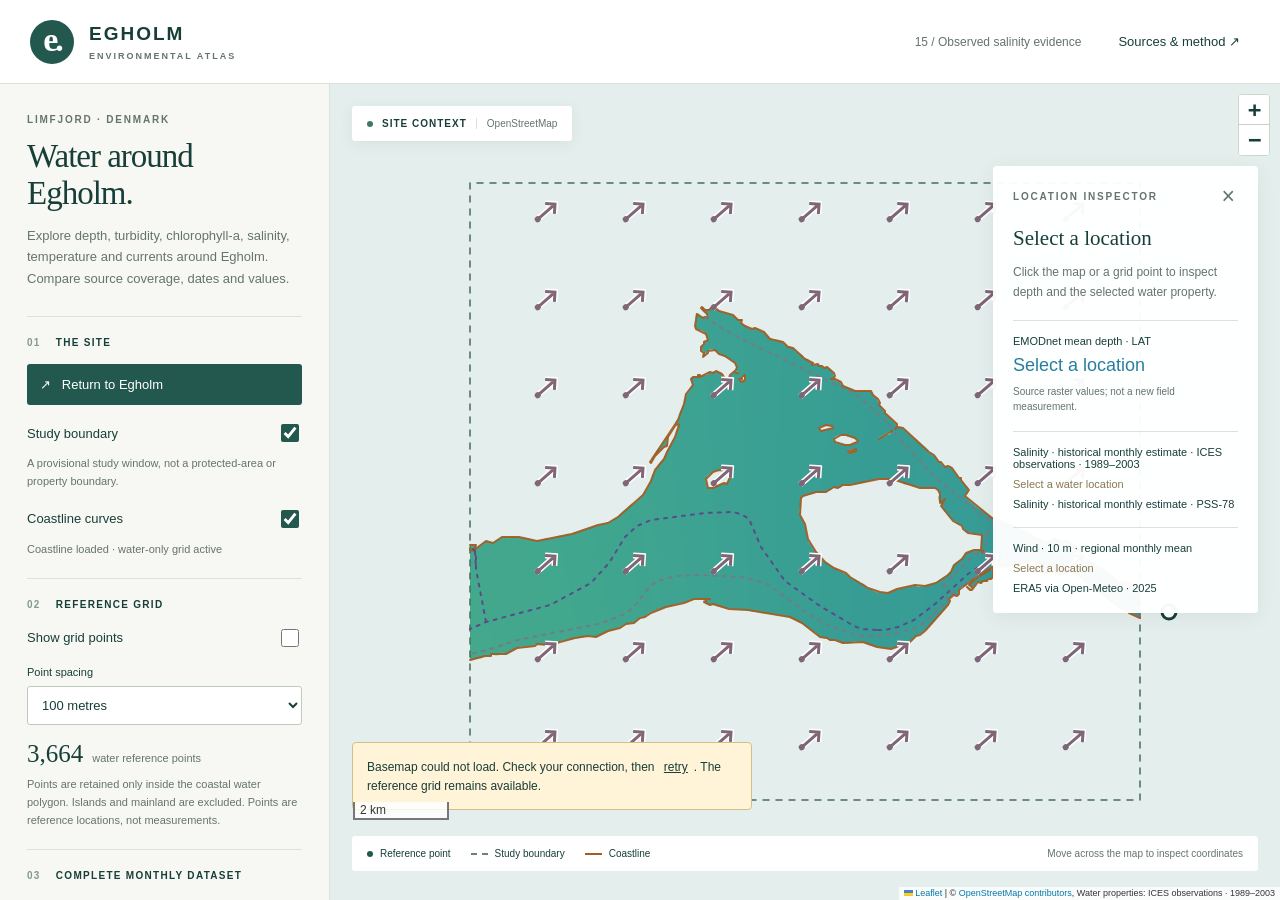
==== commit 154f389b: "Add observation-based historical salinity and Grasshopper export" ====
--- a/index.html
+++ b/index.html
@@ -1,13 +1,13 @@
 <!doctype html>
 <html lang="en"><head><meta charset="utf-8"><meta name="viewport" content="width=device-width,initial-scale=1"><title>Egholm — Environmental Atlas</title><meta name="description" content="A layer-by-layer environmental atlas of Egholm and the surrounding Limfjord."><link rel="stylesheet" href="vendor/leaflet.css"><link rel="stylesheet" href="style.css"></head>
 <body>
-<header><a class="brand" href="./"><span class="brand-mark">e.</span><span>EGHOLM <small>ENVIRONMENTAL ATLAS</small></span></a><div class="header-right"><span class="phase">14 / Complete monthly dataset</span><button id="sourcesBtn" class="quiet">Sources & method ↗</button></div></header>
+<header><a class="brand" href="./"><span class="brand-mark">e.</span><span>EGHOLM <small>ENVIRONMENTAL ATLAS</small></span></a><div class="header-right"><span class="phase">15 / Observed salinity evidence</span><button id="sourcesBtn" class="quiet">Sources & method ↗</button></div></header>
 <main><aside id="sidebar"><div class="eyebrow">LIMFJORD · DENMARK</div><h1>Water around Egholm.</h1><p class="intro">Explore depth, turbidity, chlorophyll-a, salinity, temperature and currents around Egholm. Compare source coverage, dates and values.</p>
 <section><div class="section-label"><span>01</span> THE SITE</div><button id="home" class="primary">↗ &nbsp; Return to Egholm</button><div class="toggle-row"><label for="boundary">Study boundary</label><input id="boundary" type="checkbox" checked></div><p class="help">A provisional study window, not a protected-area or property boundary.</p><div class="toggle-row"><label for="coast">Coastline curves</label><input id="coast" type="checkbox" checked></div><p id="coastStatus" class="help" role="status">Loading coastline and water mask…</p></section>
 <section><div class="section-label"><span>02</span> REFERENCE GRID</div><div class="toggle-row"><label for="grid">Show grid points</label><input id="grid" type="checkbox"></div><label class="field-label" for="spacing">Point spacing</label><select id="spacing"><option value="25">25 metres · interpolated</option><option value="50">50 metres · interpolated</option><option value="100" selected>100 metres</option><option value="250">250 metres</option><option value="500">500 metres</option><option value="1000">1,000 metres</option></select><div class="grid-summary"><strong id="pointCount">—</strong><span>water reference points</span></div><p class="help">Points are retained only inside the coastal water polygon. Islands and mainland are excluded. Points are reference locations, not measurements.</p></section>
-<section><div class="section-label"><span>03</span> COMPLETE MONTHLY DATASET</div><p class="help">One row per water-grid point and calendar month: turbidity, chlorophyll-a, monthly temperature, monthly net current, and wind. Includes coordinates, source dates, units, estimate flags and route-exclusion status.</p><button id="exportMonthly" class="primary" disabled>Download all monthly data · CSV</button><p id="monthlyStatus" class="help" role="status">Loading all monthly datasets…</p><p class="help">Uses the selected grid spacing, route exclusions and coastal-estimate setting. Satellite observation threshold: 1 daily observation. Missing values remain blank, including December turbidity and chlorophyll. Satellite source years vary; this is not a single-year climatology. Salinity and detailed DMI forecasts are excluded because only one timestamp is available. Static bathymetry is not part of this monthly table.</p><p class="help"><a href="data/all-monthly-grid-100m.csv" download>Pre-baked combined CSV · 100 m · no route exclusions</a> · <a href="data/monthly-dataset-metadata.json" download>Dataset guide & sources</a></p></section><section><div class="section-label"><span>04</span> NAVIGATION EXCLUSIONS</div><p class="help">Select a route below or click its dashed line. Points within the chosen corridor become inactive; environmental colours and arrows are removed there. Routes are mapped OpenStreetMap features, not a complete traffic survey or an official navigation chart.</p><div id="routeList" class="route-list">Loading mapped routes…</div><label class="field-label" for="routeWidth">Exclusion distance from route centreline</label><input id="routeWidth" type="range" min="25" max="500" step="25" value="100"><output id="routeWidthValue">100 m each side</output><p class="help">User-defined analysis buffer, not a legal clearance or actual channel width. Distance uses a local metric approximation.</p><button id="clearRoutes" class="quiet">Reactivate all routes</button><p id="routeStatus" class="help" role="status"></p><button id="exportRouteGrid" class="primary">Download active / inactive grid</button><p class="help"><a href="data/navigation-routes.geojson" download>Mapped route geometry & provenance</a></p></section><section><div class="section-label"><span>05</span> WATER PROPERTIES</div><div class="toggle-row"><label for="clarity">Show water-property layer</label><input id="clarity" type="checkbox" checked></div><label class="field-label" for="waterVariable">Water property</label><select id="waterVariable"><option value="turbidity">Turbidity · FNU</option><option value="chlorophyll">Chlorophyll-a · mg/m³</option><option value="salinity">Surface salinity · g/kg</option><option value="temperature_monthly">Monthly temperature · regional · °C</option><option value="temperature">Temperature · detailed forecast · °C</option><option value="currents_monthly" selected>Monthly net current · regional · m/s</option><option value="currents">Current speed & direction · detailed forecast · m/s</option></select><p id="waterDescription" class="help"></p><label class="field-label" for="clarityMonth" id="waterTimeLabel">Calendar month</label><select id="clarityMonth" disabled><option>Loading months…</option></select><label class="field-label" for="clarityMin">Minimum daily observations per cell</label><select id="clarityMin"><option value="1">1 or more</option><option value="3">3 or more</option><option value="5">5 or more</option></select><label class="field-label" for="clarityMode">Surface display</label><select id="clarityMode"><option value="smooth">Smooth grid surface · estimated</option><option value="source">Original source cells</option></select><label class="field-label" for="clarityPalette">Water-property colour ramp</label><select id="clarityPalette"><option value="thermal">Temperature · green–yellow–red</option><option value="viridis">Viridis</option><option value="ocean">Ocean blues</option><option value="magma">Magma</option><option value="earth">Sand to teal</option></select><div id="currentControls" hidden><div class="toggle-row"><label for="currentArrows">Show direction arrows</label><input id="currentArrows" type="checkbox" checked></div><p id="currentDirectionNote" class="help">Arrows point towards flow. Bearings: 0° north, 90° east, 180° south, 270° west. Arrow length is fixed; colour represents speed. Below 0.01 m/s direction is not shown.</p></div><div id="coastalControls" hidden><div class="toggle-row"><label for="coastalEstimates">Estimate coastal model gaps</label><input id="coastalEstimates" type="checkbox" checked></div><p class="help">Extends nearby monthly temperature or current components into water gaps, up to 2.5 km from valid source centres. These are geometric estimates, not observations or simulated coastal flow. Turn off or select Original source cells to see actual coverage.</p></div><div id="temperatureLegendControls" hidden><label class="field-label" for="temperatureScale">Temperature colour scale</label><select id="temperatureScale"><option value="auto">Auto · fit selected month</option><option value="fixed">Fixed · compare months (−2 to 25°C)</option><option value="custom">Custom · this month</option></select><div class="temperature-bounds"><label for="temperatureMin">Legend minimum °C<input id="temperatureMin" type="number" step="0.01"></label><label for="temperatureMax">Legend maximum °C<input id="temperatureMax" type="number" step="0.01"></label></div><label class="field-label" for="temperatureMinSlider">Minimum bound</label><input id="temperatureMinSlider" type="range" min="-5" max="35" step="0.01"><label class="field-label" for="temperatureMaxSlider">Maximum bound</label><input id="temperatureMaxSlider" type="range" min="-5" max="35" step="0.01"><button id="temperatureApply" class="primary">Apply minimum & maximum</button><button id="temperatureReset" class="quiet">Reset this month to automatic</button><p id="temperatureScaleNote" class="help" role="status"></p><p id="temperatureScaleError" class="help" role="alert"></p></div><div id="clarityRamp" class="depth-ramp"></div><div id="waterLegendLabels" class="depth-labels"></div><p id="clarityStatus" class="help" role="status">Loading Copernicus data…</p><p class="help">Smooth mode interpolates neighbouring source values onto the selected water grid, then blends grid values for display. Source gaps stay empty except for optional monthly temperature and current coastal estimates. Finer grids do not increase measurement accuracy.</p><p class="help"><a id="waterSourceDownload" href="data/chlorophyll.json" download>Original source data & metadata</a></p><button id="exportClarityGrid" class="primary">Download selected property grid CSV</button><p id="gridBakeStatus" class="help">Preparing monthly grid values…</p><p class="help"><a id="waterGridDownload" href="data/chlorophyll-grid-100m.csv" download>Pre-baked 100 m grid · no route exclusions</a></p></section><section><div class="section-label"><span>06</span> WIND · 10 M HEIGHT</div><div class="toggle-row"><label for="showWind">Show wind vectors</label><input id="showWind" type="checkbox" checked></div><div class="toggle-row"><label for="windSurface">Show wind speed colour surface</label><input id="windSurface" type="checkbox"></div><label class="field-label" for="windMonth">Wind month · 2025</label><select id="windMonth" disabled><option>Loading…</option></select><div class="depth-ramp" style="background:linear-gradient(to right,rgb(55,89,169),rgb(234,122,44))"></div><div class="depth-labels">0 / 3 / 6 / 9 / 12+ m/s · mean speed</div><p class="help">Wind arrows have a coloured shaft and round tail; water-current arrows have a dark shaft. Both point towards flow. Wind arrow length is fixed; wind colour shows monthly mean hourly speed. Direction comes from the monthly mean vector, whose magnitude can be smaller due to reversing winds.</p><p id="windStatus" class="help" role="status">Loading wind…</p><p class="help">ERA5 regional model at ~25 km resolution. Smooth values on a 100 m grid do not resolve local shelter or building effects. Wind covers land and water in the study rectangle; selected route corridors are hidden as an analysis mask.</p><button id="exportWind" class="primary">Download wind grid · all months</button><p class="help"><a href="data/wind-grid-100m.csv" download>Pre-baked wind · 100 m · no exclusions</a> · <a href="data/wind.json" download>Wind source & metadata</a></p></section><section><div class="section-label"><span>07</span> BATHYMETRY</div><div class="toggle-row"><label for="bathy">Show bathymetry</label><input id="bathy" type="checkbox" checked></div><label class="field-label" for="opacity">Layer opacity <output id="opacityValue">75%</output></label><input id="opacity" type="range" min="10" max="100" value="75"><div id="bathyStatus" role="status" class="help">Loading local bathymetry…</div><label class="field-label" for="depthMode">Depth display</label><select id="depthMode"><option value="smooth">Smooth grid surface · estimated</option><option value="cells">Grid cells · estimated</option><option value="source">Original source cells</option></select><label class="field-label" for="palette">Colour ramp</label><select id="palette"><option value="ocean">Ocean blues</option><option value="viridis">Viridis · purple to yellow</option><option value="magma">Magma · dark to light</option><option value="earth">Sand to deep teal</option></select><label class="field-label" for="colourMode">Colour transitions</label><select id="colourMode"><option value="continuous">Continuous gradient</option><option value="classes">Discrete depth bands</option></select><div id="depthRamp" class="depth-ramp" aria-label="Depth colour legend"></div><p class="help">Drag the four handles on the legend to change depth divisions. Use arrow keys for fine adjustments.</p><div id="breakValues" class="depth-labels"></div><div id="swatches" class="swatches"></div><button id="resetStyle" class="quiet">Reset colours & divisions</button><p class="help">Depth in metres below LAT. Interpolated values are estimates from nearby source values, not new measurements. Missing source data remain gaps. A denser grid changes sampling and surface detail, not survey accuracy.</p><div class="future">Seabed sediment <span>Later</span></div></section>
-<footer class="sidebar-footer">GROUP 01 · EGHOLM<br><span>Water properties · 2 November 2026</span></footer></aside>
+<section><div class="section-label"><span>03</span> COMPLETE MONTHLY DATASET</div><p class="help">One row per water-grid point and calendar month: turbidity, chlorophyll-a, monthly temperature, monthly net current, and wind. Includes coordinates, source dates, units, estimate flags and route-exclusion status.</p><button id="exportMonthly" class="primary" disabled>Download all monthly data · CSV</button><p id="monthlyStatus" class="help" role="status">Loading all monthly datasets…</p><p class="help">Uses the selected grid spacing, route exclusions and coastal-estimate setting. Satellite observation threshold: 1 daily observation. Missing values remain blank, including December turbidity and chlorophyll. Satellite source years vary; this is not a single-year climatology. Historical salinity has a separate download below because it represents 1989–2003, not the years in this combined table. Detailed DMI forecasts remain separate. Static bathymetry is not part of this monthly table.</p><p class="help"><a href="data/all-monthly-grid-100m.csv" download>Pre-baked combined CSV · 100 m · no route exclusions</a> · <a href="data/monthly-dataset-metadata.json" download>Dataset guide & sources</a></p></section><section><div class="section-label"><span>04</span> NAVIGATION EXCLUSIONS</div><p class="help">Select a route below or click its dashed line. Points within the chosen corridor become inactive; environmental colours and arrows are removed there. Routes are mapped OpenStreetMap features, not a complete traffic survey or an official navigation chart.</p><div id="routeList" class="route-list">Loading mapped routes…</div><label class="field-label" for="routeWidth">Exclusion distance from route centreline</label><input id="routeWidth" type="range" min="25" max="500" step="25" value="100"><output id="routeWidthValue">100 m each side</output><p class="help">User-defined analysis buffer, not a legal clearance or actual channel width. Distance uses a local metric approximation.</p><button id="clearRoutes" class="quiet">Reactivate all routes</button><p id="routeStatus" class="help" role="status"></p><button id="exportRouteGrid" class="primary">Download active / inactive grid</button><p class="help"><a href="data/navigation-routes.geojson" download>Mapped route geometry & provenance</a></p></section><section><div class="section-label"><span>05</span> WATER PROPERTIES</div><div class="toggle-row"><label for="clarity">Show water-property layer</label><input id="clarity" type="checkbox" checked></div><label class="field-label" for="waterVariable">Water property</label><select id="waterVariable"><option value="turbidity">Turbidity · FNU</option><option value="chlorophyll">Chlorophyll-a · mg/m³</option><option value="salinity_historical" selected>Salinity · historical monthly · PSS-78</option><option value="salinity">Salinity · dated DMI forecast · g/kg</option><option value="temperature_monthly">Monthly temperature · regional · °C</option><option value="temperature">Temperature · detailed forecast · °C</option><option value="currents_monthly">Monthly net current · regional · m/s</option><option value="currents">Current speed & direction · detailed forecast · m/s</option></select><p id="waterDescription" class="help"></p><label class="field-label" for="clarityMonth" id="waterTimeLabel">Calendar month</label><select id="clarityMonth" disabled><option>Loading months…</option></select><label class="field-label" for="clarityMin">Minimum daily observations per cell</label><select id="clarityMin"><option value="1">1 or more</option><option value="3">3 or more</option><option value="5">5 or more</option></select><label class="field-label" for="clarityMode">Surface display</label><select id="clarityMode"><option value="smooth">Smooth grid surface · estimated</option><option value="source">Original source cells</option></select><label class="field-label" for="clarityPalette">Water-property colour ramp</label><select id="clarityPalette"><option value="thermal">Temperature · green–yellow–red</option><option value="viridis">Viridis</option><option value="ocean">Ocean blues</option><option value="magma">Magma</option><option value="earth">Sand to teal</option></select><div id="currentControls" hidden><div class="toggle-row"><label for="currentArrows">Show direction arrows</label><input id="currentArrows" type="checkbox" checked></div><p id="currentDirectionNote" class="help">Arrows point towards flow. Bearings: 0° north, 90° east, 180° south, 270° west. Arrow length is fixed; colour represents speed. Below 0.01 m/s direction is not shown.</p></div><div id="coastalControls" hidden><div class="toggle-row"><label for="coastalEstimates">Estimate coastal model gaps</label><input id="coastalEstimates" type="checkbox" checked></div><p class="help">Extends nearby monthly temperature or current components into water gaps, up to 2.5 km from valid source centres. These are geometric estimates, not observations or simulated coastal flow. Turn off or select Original source cells to see actual coverage.</p></div><div id="temperatureLegendControls" hidden><label class="field-label" for="temperatureScale">Temperature colour scale</label><select id="temperatureScale"><option value="auto">Auto · fit selected month</option><option value="fixed">Fixed · compare months (−2 to 25°C)</option><option value="custom">Custom · this month</option></select><div class="temperature-bounds"><label for="temperatureMin">Legend minimum °C<input id="temperatureMin" type="number" step="0.01"></label><label for="temperatureMax">Legend maximum °C<input id="temperatureMax" type="number" step="0.01"></label></div><label class="field-label" for="temperatureMinSlider">Minimum bound</label><input id="temperatureMinSlider" type="range" min="-5" max="35" step="0.01"><label class="field-label" for="temperatureMaxSlider">Maximum bound</label><input id="temperatureMaxSlider" type="range" min="-5" max="35" step="0.01"><button id="temperatureApply" class="primary">Apply minimum & maximum</button><button id="temperatureReset" class="quiet">Reset this month to automatic</button><p id="temperatureScaleNote" class="help" role="status"></p><p id="temperatureScaleError" class="help" role="alert"></p></div><div id="clarityRamp" class="depth-ramp"></div><div id="waterLegendLabels" class="depth-labels"></div><p id="clarityStatus" class="help" role="status">Loading Copernicus data…</p><p class="help">Smooth mode interpolates neighbouring source values onto the selected water grid, then blends grid values for display. Source gaps stay empty except for optional monthly temperature and current coastal estimates. Finer grids do not increase measurement accuracy.</p><p class="help"><a id="waterSourceDownload" href="data/chlorophyll.json" download>Original source data & metadata</a></p><button id="exportClarityGrid" class="primary">Download selected property grid CSV</button><p id="gridBakeStatus" class="help">Preparing monthly grid values…</p><p class="help"><a id="waterGridDownload" href="data/chlorophyll-grid-100m.csv" download>Pre-baked 100 m grid · no route exclusions</a></p></section><section><div class="section-label"><span>06</span> WIND · 10 M HEIGHT</div><div class="toggle-row"><label for="showWind">Show wind vectors</label><input id="showWind" type="checkbox" checked></div><div class="toggle-row"><label for="windSurface">Show wind speed colour surface</label><input id="windSurface" type="checkbox"></div><label class="field-label" for="windMonth">Wind month · 2025</label><select id="windMonth" disabled><option>Loading…</option></select><div class="depth-ramp" style="background:linear-gradient(to right,rgb(55,89,169),rgb(234,122,44))"></div><div class="depth-labels">0 / 3 / 6 / 9 / 12+ m/s · mean speed</div><p class="help">Wind arrows have a coloured shaft and round tail; water-current arrows have a dark shaft. Both point towards flow. Wind arrow length is fixed; wind colour shows monthly mean hourly speed. Direction comes from the monthly mean vector, whose magnitude can be smaller due to reversing winds.</p><p id="windStatus" class="help" role="status">Loading wind…</p><p class="help">ERA5 regional model at ~25 km resolution. Smooth values on a 100 m grid do not resolve local shelter or building effects. Wind covers land and water in the study rectangle; selected route corridors are hidden as an analysis mask.</p><button id="exportWind" class="primary">Download wind grid · all months</button><p class="help"><a href="data/wind-grid-100m.csv" download>Pre-baked wind · 100 m · no exclusions</a> · <a href="data/wind.json" download>Wind source & metadata</a></p></section><section><div class="section-label"><span>07</span> BATHYMETRY</div><div class="toggle-row"><label for="bathy">Show bathymetry</label><input id="bathy" type="checkbox" checked></div><label class="field-label" for="opacity">Layer opacity <output id="opacityValue">75%</output></label><input id="opacity" type="range" min="10" max="100" value="75"><div id="bathyStatus" role="status" class="help">Loading local bathymetry…</div><label class="field-label" for="depthMode">Depth display</label><select id="depthMode"><option value="smooth">Smooth grid surface · estimated</option><option value="cells">Grid cells · estimated</option><option value="source">Original source cells</option></select><label class="field-label" for="palette">Colour ramp</label><select id="palette"><option value="ocean">Ocean blues</option><option value="viridis">Viridis · purple to yellow</option><option value="magma">Magma · dark to light</option><option value="earth">Sand to deep teal</option></select><label class="field-label" for="colourMode">Colour transitions</label><select id="colourMode"><option value="continuous">Continuous gradient</option><option value="classes">Discrete depth bands</option></select><div id="depthRamp" class="depth-ramp" aria-label="Depth colour legend"></div><p class="help">Drag the four handles on the legend to change depth divisions. Use arrow keys for fine adjustments.</p><div id="breakValues" class="depth-labels"></div><div id="swatches" class="swatches"></div><button id="resetStyle" class="quiet">Reset colours & divisions</button><p class="help">Depth in metres below LAT. Interpolated values are estimates from nearby source values, not new measurements. Missing source data remain gaps. A denser grid changes sampling and surface detail, not survey accuracy.</p><div class="future">Seabed sediment <span>Later</span></div></section>
+<footer class="sidebar-footer">GROUP 01 · EGHOLM<br><span>Water properties · 2 November 2026</span></footer><section id="salinityEvidence"><div class="section-label"><span>06</span> SALINITY EVIDENCE</div><p class="help">The previous coarse-model salinity CSV (roughly 0–3) is unsuitable as a local Egholm reference. Use the historical replacement with its period clearly stated. A reliable present-day monthly map has not been established.</p><p class="help">Historical grid: 1989–2003, surface 0–1 m, two main-channel stations. Every grid value is an estimate. Recent western measurements (2021–2025) remain a separate comparison; December is unavailable.</p><div id="salinityComparison" class="help">Loading station comparison…</div><p class="help"><a href="data/salinity_historical-grid-100m.csv" download>Grasshopper salinity CSV · 12 months · 100 m</a><br><a href="data/salinity-observed-samples.csv" download>Actual surface samples · dates and quality flags</a><br><a href="data/salinity-evidence.json" download>Methods, station counts and comparison</a></p></section></aside>
 <div class="map-wrap"><div id="map" aria-label="Interactive map of Egholm"></div><div class="map-title"><span class="live-dot"></span> SITE CONTEXT <span class="sub">OpenStreetMap</span></div><button id="mobilePanel" class="map-button">Layers & grid</button><div id="tileError" role="status" hidden>Basemap could not load. Check your connection, then <button id="retry">retry</button>. The reference grid remains available.</div><div class="map-bottom"><span><i class="legend-dot"></i> Reference point</span><span><i class="legend-line"></i> Study boundary</span><span><i style="width:17px;border-top:2px solid #a35d24"></i> Coastline</span><span id="coords">Move across the map to inspect coordinates</span></div>
 <div id="inspect" class="inspect"><div class="inspect-top"><span class="eyebrow">LOCATION INSPECTOR</span><button id="clear" aria-label="Clear selected point">×</button></div><h2 id="pointTitle">Select a location</h2><p id="pointHint">Click the map or a grid point to inspect depth and the selected water property.</p><dl id="pointDetails" hidden></dl><div class="empty-data"><span>EMODnet mean depth · LAT</span><strong id="depthValue">Select a location</strong><span id="depthNote">Source raster values; not a new field measurement.</span></div><div class="empty-data"><span id="waterInspectorTitle">Chlorophyll-a · Copernicus</span><strong id="clarityValue">Select a water location</strong><span id="clarityNote">Monthly satellite estimate · FNU</span></div><div class="empty-data"><span>Wind · 10 m · regional monthly mean</span><strong id="windValue">Select a location</strong><span id="windNote">ERA5 via Open-Meteo · 2025</span></div></div></div></main>
-<dialog id="sources"><div class="dialog-head"><div><div class="eyebrow">DATA & METHOD</div><h2>A clear starting point.</h2></div><button id="closeSources" aria-label="Close sources">×</button></div><p>This release adds an EMODnet mean-depth raster to geographic context and a generated reference grid. It contains no suitability scores or farm proposals.</p><h3>Navigation exclusions</h3><p>OpenStreetMap ferry, waterway=fairway and recommended-track lines from the downloaded 2 November 2026 extracts, including Egholmfærgen. Paddling routes (boat=discouraged, canoe=yes) are separately labelled. No claim is made that all vessel movements or official shipping lanes are represented. Individual feature links and tags are retained in the GeoJSON. User-selected corridors use the adjustable distance on each side of the centreline (100 m initially). These are analysis exclusions, not legal safety distances. A local planar metric approximation at 57.07° N is used consistently for display and point classification. Inactive points retain their IDs and exclusion reason, but their environmental values are blank in live CSV exports; original source files and pre-baked downloads remain unfiltered.</p><h3>Wind</h3><p>ERA5 via Open-Meteo Historical Weather API, hourly 10 m wind speed and meteorological direction for all of 2025. Six surrounding 0.25° source nodes cover the study area. Monthly speed is the arithmetic mean of hourly scalar speeds. Monthly u/v are averaged separately after converting FROM bearings: u = −speed × sin(direction), v = −speed × cos(direction). Display arrows show TOWARDS bearing from the mean vector; the inspector also gives FROM bearing. These are not gusts or maximum speeds. Monthly scalars and components are bilinearly interpolated separately; no angles are averaged. Net-vector directions below 0.1 m/s are hidden. Colour shows mean speed, not net magnitude. Native resolution is approximately 25 km, so site-scale variation is not resolved. Repeated arrow density and grid sampling do not increase source resolution. ERA5 / Copernicus and Open-Meteo attribution, CC BY 4.0 for Open-Meteo data.</p><p><a href="https://open-meteo.com/en/docs/historical-weather-api" target="_blank" rel="noopener">Wind source and method documentation</a></p><h3>Basemap</h3><p>Map tiles: <a href="https://www.openstreetmap.org/copyright" target="_blank" rel="noopener">© OpenStreetMap contributors</a>. Geographic context is community-maintained and requires an internet connection. The imported coastline curves use OpenStreetMap coastline ways. These are mapped shorelines, not a site survey or a live tidal boundary.</p><h3>Coastline and water mask</h3><p>© OpenStreetMap contributors, ODbL 1.0. Retrieved 2 November 2026 through the OSM API. Coastline ways are assembled into polygons using their direction (land on the left) and closed at the study-window boundary. Egholm, neighbouring islands and mainland are excluded; inland lakes are not included in this coastal-water mask. Points on the polygon boundary are excluded. Coastline visibility does not switch off clipping.</p><p><a href="data/coastlines.geojson" download>Download coastline curves</a> · <a href="data/land-mask.geojson" download>Land polygons</a> · <a href="data/water-mask.geojson" download>Water polygon</a></p><h3>Reference grid</h3><p>Grid coordinates use WGS 84 / UTM zone 32N (EPSG:32632), in metres. Points are transformed to longitude and latitude for display. IDs encode spacing, easting and northing. Original mode reports containing source cells. Estimated modes sample bilinearly from up to four surrounding source-cell centres onto UTM grid nodes. Invalid, above-datum and on-land source neighbours are excluded; remaining weights are normalised. No value is returned if no valid weighted neighbour exists. Grid spacing does not increase source accuracy.</p><h3>Study window</h3><p>9.700–9.930° E, 57.015–57.130° N. Expanded north and west from Egholm. This provisional rectangular extent includes Egholm and nearby water and mainland. It is a working extent, not an administrative boundary.</p><h3>Water clarity: surface turbidity</h3><p>Copernicus Marine, Sentinel-2 MSI HR-OC Baltic L4 monthly mosaic, dataset cmems_obs-oc_bal_bgc-tur-spm-chl_nrt_l4-hr-mosaic_P1M-m_202511. Retrieved 2 November 2026. Archived data also use dataset cmems_obs_oc_bal_bgc_transp_nrt_l4-hr_P1M-m_202105, tile 32V. Each snapshot retains its own source coordinate grid; no resampling is used to align archive and mosaic grids. Values are satellite-derived monthly turbidity estimates in FNU, at approximately 100 m source resolution. They represent surface optical conditions, not bottom-water observations, Secchi depth, or measured light at the seabed.</p><p>Eleven calendar months have usable snapshots. January, February and October use 2025 legacy tiles; March–September use 2026 mosaic data; November uses 2025 mosaic data. Selection uses the most recent usable snapshot among checked 2024–2026 sources. No values are blended between years or borrowed from a different calendar month. The selector shows month names; the inspector and downloads retain actual observation dates. December 2024 and December 2025 original files contain no valid turbidity values in the study window. December 2026 is in the future at retrieval, so December remains explicitly unavailable. This is a downloaded snapshot, not a live feed. The count field is the number of daily observations contributing to each monthly pixel, not the number of field samples. Cloud, shore and processing masks can leave gaps. Counts are a coverage indicator, not an accuracy guarantee.</p><p>We retain the original monthly values and counts, reject negative/non-finite values and cells with no observations, and mask to coastal water. Smooth mode uses bilinear interpolation from up to four surrounding valid source centres, renormalising available weights. The containing source cell must also be valid and meet the observation filter: missing source cells are never filled. Values are sampled at the selected UTM water-grid points, then blended between neighbouring grid nodes for the smooth surface. The same source-validity gate is applied during rendering. Original mode retains source values. Interpolated values and the minimum daily count among contributing cells are identified separately; observation counts are not interpolated. No temporal filling is performed. All twelve month records are attached to each grid point; December remains null. The CSV includes actual source dates, original cell values, estimated values and support counts. The pre-baked 100 m CSV uses the one-observation filter; the live export uses the selected spacing and filter. Changing grid density does not create additional observations. The legend is a visual scale, not an ecological suitability threshold.</p><p><a href="https://data.marine.copernicus.eu/product/OCEANCOLOUR_BAL_BGC_HR_L4_NRT_009_208/description" target="_blank" rel="noopener">Copernicus product and provenance ↗</a> · <a href="https://help.marine.copernicus.eu/en/articles/5194057-introduction-to-high-resolution-ocean-colour-sentinel-2-products" target="_blank" rel="noopener">Product guidance ↗</a></p><h3>Chlorophyll-a</h3><p>Copernicus Marine Sentinel-2 Baltic HR-OC monthly CHL estimates, in mg/m³. The same calendar-month selection as turbidity is retained: January, February and October 2025 legacy geophy tiles; March–September 2026 and November 2025 mosaics. December has no supported values. These snapshots are not a single-year series or a climatology. Chlorophyll-a is an indicator of phytoplankton abundance, not a direct measure of mussel food quality or eelgrass health. The same source-validity checks, observation-count filter, water clipping and bilinear grid sampling apply. Original data and estimated values remain separate.</p><h3>Surface salinity</h3><p>DMI DKSS Limfjord model, parameter salinity, g/kg. A timestamped forecast snapshot, not a monthly observation. The downloaded file retains the model run, valid time, source URL and retrieval date. Source grid spacing is approximately 185 m. The model ends near 57.109° N; water outside its coverage remains blank. Source model land cells and unsupported coastal cells remain missing. Salinity uses model support rather than satellite observation counts; the observation-count filter is disabled. Interpolation is spatial only and does not create extra measurements. This is a stored snapshot, not an automatically refreshed feed.</p><p><a href="https://www.dmi.dk/friedata/dokumentation/data/forecast-data-storm-surge-model-dkss" target="_blank" rel="noopener">DMI model documentation ↗</a> · <a href="https://www.dmi.dk/friedata/dokumentation/terms-of-use" target="_blank" rel="noopener">DMI terms of use ↗</a></p><h3>Temperature colours</h3><p>Automatic scaling uses the minimum and maximum supported values on the selected water grid for the selected month and display mode. Each month can have a different legend: equal colours across months do not imply equal temperatures. Fixed scaling uses −2 to 25°C for comparisons. Custom bounds are saved separately for each temperature dataset and month in this browser. Values beyond the bounds use the endpoint colours; data and exports are unchanged. The green–yellow–red ramp indicates relative temperature, not ecological suitability. Small differences may appear strong under a stretched scale; this does not increase the model resolution.</p><h3>Monthly temperature: regional context</h3><p>Copernicus Baltic Sea Physics Reanalysis, cmems_mod_bal_phy_my_P1M-m_202303, potential temperature thetao at approximately 0.5 m depth. All twelve calendar months use 2025 monthly means. Native spacing is about 1.85 km; this coarse model does not resolve Egholm channels or site-scale thermal differences. This is seasonal context, not a locally validated temperature map. Native model wet cells are retained; display and sampling are clipped to the finer coastal water polygon. Original source mode preserves all missing cells. With coastal estimates enabled, missing monthly-temperature cells are estimated from up to four valid source centres within 2.5 km using inverse-distance-squared weighting. Estimates are sampled only on the water grid and the display is clipped to the detailed coastline. This geometric method does not model flow connectivity around islands. Original values remain null; inspector and CSV identify coastal estimates and nearest-source distance. More distant gaps remain empty. Interpolation onto a 100 m grid does not create 100 m model accuracy. No temporal interpolation or mixing of years is used. The detailed DMI temperature forecast remains a separate option.</p><p><a href="https://data.marine.copernicus.eu/product/BALTICSEA_MULTIYEAR_PHY_003_011/description" target="_blank" rel="noopener">Monthly temperature source and documentation ↗</a></p><h3>Monthly net currents: regional context</h3><p>Copernicus Baltic Sea Physics Reanalysis, cmems_mod_bal_phy_my_P1M-m_202303: January–December 2025, uo eastward and vo northward monthly mean velocity at about 0.5 m depth, native spacing about 1.85 km. Components are interpolated before calculating net magnitude and direction. The magnitude of a monthly mean vector is NOT mean current speed: opposing flows cancel. It cannot describe peak currents, tidal reversals or local channel flow. Optional coastal estimates use inverse-distance-squared weighting of up to four valid source centres within 2.5 km, separately for eastward and northward components, before deriving net magnitude and bearing. Existing source-supported values are unchanged. Estimates are clipped to the water polygon; this does not simulate flow around islands or enforce shoreline flow conditions. Inspector and exports flag coastal estimates and source distance; original source values remain null. Switch off coastal estimates or select Original source cells to restore source gaps. Arrows below 0.0001 m/s are hidden for display; this threshold and four decimal places do not imply model accuracy. Each month’s components, net magnitude, direction and source date are exported on the water grid. Use this as exploratory regional context only. The detailed DMI forecast remains separate.</p><p><a href="https://data.marine.copernicus.eu/product/BALTICSEA_MULTIYEAR_PHY_003_011/description" target="_blank" rel="noopener">Copernicus monthly current source ↗</a></p><h3>Water temperature and currents</h3><p>DMI DKSS Limfjord surface model parameters water-temperature (°C), current-u and current-v (m/s). These use the same model run and valid time as the salinity snapshot. They are forecasts, not monthly averages or seabed measurements. Current u is eastward and v northward. We interpolate the components onto the water grid, then calculate speed as √(u² + v²) and the direction towards which water moves, clockwise from true north. The smooth surface blends grid components before deriving speed; angles are never averaged directly. Arrows have fixed length and are thinned for readability; all supported water-grid points retain numerical values. Directions below 0.01 m/s are omitted as near-calm. Exports include estimated u/v, speed, direction and original source speed/direction. Coverage gaps remain empty.</p><p><a href="https://www.dmi.dk/friedata/dokumentation/data/storm-surge-model-dkss-edr-api-parameter-list" target="_blank" rel="noopener">DMI parameter definitions ↗</a></p><h3>Bathymetry</h3><p>Source: <a href="https://ows.emodnet-bathymetry.eu/" target="_blank" rel="noopener">EMODnet Bathymetry WCS</a>, coverage emodnet:mean, retrieved 2 November 2026. This is a service snapshot; retrieval date is not survey date. The service describes a nominal 1/16 arc-minute source grid.</p><p>Downloaded extent: 9.66–10.00° E, 56.98–57.16° N; 326 × 173 cells, approximately 63 × 116 metres here. WCS values use negative elevation below the reference datum. We display their magnitude as positive depth below LAT, and render only below-datum cells. This threshold is not a surveyed coastline or water mask: low-lying land and shoreline cells require checking.</p><p>Original mode preserves raster cells. Grid-cell mode colours the chosen UTM grid cells using estimated node values. Smooth mode bilinearly blends those grid-node estimates; near the shoreline it normalises the weights of available water nodes. All views are clipped to the coastal water polygon. Missing source support remains a gap. Smooth rendering is capped at 720 display pixels per side, independently of numerical sampling. Near-shore estimates need particular caution: this interpolation does not model tidal changes or hydrodynamic connectivity. Click values are rounded to 0.1 m for readability, not a claim of accuracy. Colour edits affect visualisation only; depths are unchanged. The final colour extends beyond the final legend break.</p><p><a href="https://emodnet.ec.europa.eu/en/bathymetry" target="_blank" rel="noopener">Dataset and vertical-reference documentation ↗</a> · <a href="data/bathymetry.json" download>Download displayed raster values</a></p><div class="method-note">No missing data are replaced with zero. Estimated values are explicitly distinguished from the original source raster.</div></dialog>
-<script src="vendor/leaflet.js"></script><script src="vendor/proj4.js"></script><script src="routes-model.js"></script><script src="app.js"></script><script src="turbidity-model.js"></script><script src="clarity.js"></script><script src="routes.js"></script><script src="wind-model.js"></script><script src="wind.js"></script><script src="monthly-model.js"></script><script src="monthly.js"></script></body></html>
+<dialog id="sources"><div class="dialog-head"><div><div class="eyebrow">DATA & METHOD</div><h2>A clear starting point.</h2></div><button id="closeSources" aria-label="Close sources">×</button></div><p>This release adds an EMODnet mean-depth raster to geographic context and a generated reference grid. It contains no suitability scores or farm proposals.</p><h3>Navigation exclusions</h3><p>OpenStreetMap ferry, waterway=fairway and recommended-track lines from the downloaded 2 November 2026 extracts, including Egholmfærgen. Paddling routes (boat=discouraged, canoe=yes) are separately labelled. No claim is made that all vessel movements or official shipping lanes are represented. Individual feature links and tags are retained in the GeoJSON. User-selected corridors use the adjustable distance on each side of the centreline (100 m initially). These are analysis exclusions, not legal safety distances. A local planar metric approximation at 57.07° N is used consistently for display and point classification. Inactive points retain their IDs and exclusion reason, but their environmental values are blank in live CSV exports; original source files and pre-baked downloads remain unfiltered.</p><h3>Wind</h3><p>ERA5 via Open-Meteo Historical Weather API, hourly 10 m wind speed and meteorological direction for all of 2025. Six surrounding 0.25° source nodes cover the study area. Monthly speed is the arithmetic mean of hourly scalar speeds. Monthly u/v are averaged separately after converting FROM bearings: u = −speed × sin(direction), v = −speed × cos(direction). Display arrows show TOWARDS bearing from the mean vector; the inspector also gives FROM bearing. These are not gusts or maximum speeds. Monthly scalars and components are bilinearly interpolated separately; no angles are averaged. Net-vector directions below 0.1 m/s are hidden. Colour shows mean speed, not net magnitude. Native resolution is approximately 25 km, so site-scale variation is not resolved. Repeated arrow density and grid sampling do not increase source resolution. ERA5 / Copernicus and Open-Meteo attribution, CC BY 4.0 for Open-Meteo data.</p><p><a href="https://open-meteo.com/en/docs/historical-weather-api" target="_blank" rel="noopener">Wind source and method documentation</a></p><h3>Basemap</h3><p>Map tiles: <a href="https://www.openstreetmap.org/copyright" target="_blank" rel="noopener">© OpenStreetMap contributors</a>. Geographic context is community-maintained and requires an internet connection. The imported coastline curves use OpenStreetMap coastline ways. These are mapped shorelines, not a site survey or a live tidal boundary.</p><h3>Coastline and water mask</h3><p>© OpenStreetMap contributors, ODbL 1.0. Retrieved 2 November 2026 through the OSM API. Coastline ways are assembled into polygons using their direction (land on the left) and closed at the study-window boundary. Egholm, neighbouring islands and mainland are excluded; inland lakes are not included in this coastal-water mask. Points on the polygon boundary are excluded. Coastline visibility does not switch off clipping.</p><p><a href="data/coastlines.geojson" download>Download coastline curves</a> · <a href="data/land-mask.geojson" download>Land polygons</a> · <a href="data/water-mask.geojson" download>Water polygon</a></p><h3>Reference grid</h3><p>Grid coordinates use WGS 84 / UTM zone 32N (EPSG:32632), in metres. Points are transformed to longitude and latitude for display. IDs encode spacing, easting and northing. Original mode reports containing source cells. Estimated modes sample bilinearly from up to four surrounding source-cell centres onto UTM grid nodes. Invalid, above-datum and on-land source neighbours are excluded; remaining weights are normalised. No value is returned if no valid weighted neighbour exists. Grid spacing does not increase source accuracy.</p><h3>Study window</h3><p>9.700–9.930° E, 57.015–57.130° N. Expanded north and west from Egholm. This provisional rectangular extent includes Egholm and nearby water and mainland. It is a working extent, not an administrative boundary.</p><h3>Water clarity: surface turbidity</h3><p>Copernicus Marine, Sentinel-2 MSI HR-OC Baltic L4 monthly mosaic, dataset cmems_obs-oc_bal_bgc-tur-spm-chl_nrt_l4-hr-mosaic_P1M-m_202511. Retrieved 2 November 2026. Archived data also use dataset cmems_obs_oc_bal_bgc_transp_nrt_l4-hr_P1M-m_202105, tile 32V. Each snapshot retains its own source coordinate grid; no resampling is used to align archive and mosaic grids. Values are satellite-derived monthly turbidity estimates in FNU, at approximately 100 m source resolution. They represent surface optical conditions, not bottom-water observations, Secchi depth, or measured light at the seabed.</p><p>Eleven calendar months have usable snapshots. January, February and October use 2025 legacy tiles; March–September use 2026 mosaic data; November uses 2025 mosaic data. Selection uses the most recent usable snapshot among checked 2024–2026 sources. No values are blended between years or borrowed from a different calendar month. The selector shows month names; the inspector and downloads retain actual observation dates. December 2024 and December 2025 original files contain no valid turbidity values in the study window. December 2026 is in the future at retrieval, so December remains explicitly unavailable. This is a downloaded snapshot, not a live feed. The count field is the number of daily observations contributing to each monthly pixel, not the number of field samples. Cloud, shore and processing masks can leave gaps. Counts are a coverage indicator, not an accuracy guarantee.</p><p>We retain the original monthly values and counts, reject negative/non-finite values and cells with no observations, and mask to coastal water. Smooth mode uses bilinear interpolation from up to four surrounding valid source centres, renormalising available weights. The containing source cell must also be valid and meet the observation filter: missing source cells are never filled. Values are sampled at the selected UTM water-grid points, then blended between neighbouring grid nodes for the smooth surface. The same source-validity gate is applied during rendering. Original mode retains source values. Interpolated values and the minimum daily count among contributing cells are identified separately; observation counts are not interpolated. No temporal filling is performed. All twelve month records are attached to each grid point; December remains null. The CSV includes actual source dates, original cell values, estimated values and support counts. The pre-baked 100 m CSV uses the one-observation filter; the live export uses the selected spacing and filter. Changing grid density does not create additional observations. The legend is a visual scale, not an ecological suitability threshold.</p><p><a href="https://data.marine.copernicus.eu/product/OCEANCOLOUR_BAL_BGC_HR_L4_NRT_009_208/description" target="_blank" rel="noopener">Copernicus product and provenance ↗</a> · <a href="https://help.marine.copernicus.eu/en/articles/5194057-introduction-to-high-resolution-ocean-colour-sentinel-2-products" target="_blank" rel="noopener">Product guidance ↗</a></p><h3>Chlorophyll-a</h3><p>Copernicus Marine Sentinel-2 Baltic HR-OC monthly CHL estimates, in mg/m³. The same calendar-month selection as turbidity is retained: January, February and October 2025 legacy geophy tiles; March–September 2026 and November 2025 mosaics. December has no supported values. These snapshots are not a single-year series or a climatology. Chlorophyll-a is an indicator of phytoplankton abundance, not a direct measure of mussel food quality or eelgrass health. The same source-validity checks, observation-count filter, water clipping and bilinear grid sampling apply. Original data and estimated values remain separate.</p><h3>Surface salinity</h3><p>DMI DKSS Limfjord model, parameter salinity, g/kg. A timestamped forecast snapshot, not a monthly observation. The downloaded file retains the model run, valid time, source URL and retrieval date. Source grid spacing is approximately 185 m. The model ends near 57.109° N; water outside its coverage remains blank. Source model land cells and unsupported coastal cells remain missing. Salinity uses model support rather than satellite observation counts; the observation-count filter is disabled. Interpolation is spatial only and does not create extra measurements. This is a stored snapshot, not an automatically refreshed feed.</p><p><a href="https://www.dmi.dk/friedata/dokumentation/data/forecast-data-storm-surge-model-dkss" target="_blank" rel="noopener">DMI model documentation ↗</a> · <a href="https://www.dmi.dk/friedata/dokumentation/terms-of-use" target="_blank" rel="noopener">DMI terms of use ↗</a></p><h3>Temperature colours</h3><p>Automatic scaling uses the minimum and maximum supported values on the selected water grid for the selected month and display mode. Each month can have a different legend: equal colours across months do not imply equal temperatures. Fixed scaling uses −2 to 25°C for comparisons. Custom bounds are saved separately for each temperature dataset and month in this browser. Values beyond the bounds use the endpoint colours; data and exports are unchanged. The green–yellow–red ramp indicates relative temperature, not ecological suitability. Small differences may appear strong under a stretched scale; this does not increase the model resolution.</p><h3>Monthly temperature: regional context</h3><p>Copernicus Baltic Sea Physics Reanalysis, cmems_mod_bal_phy_my_P1M-m_202303, potential temperature thetao at approximately 0.5 m depth. All twelve calendar months use 2025 monthly means. Native spacing is about 1.85 km; this coarse model does not resolve Egholm channels or site-scale thermal differences. This is seasonal context, not a locally validated temperature map. Native model wet cells are retained; display and sampling are clipped to the finer coastal water polygon. Original source mode preserves all missing cells. With coastal estimates enabled, missing monthly-temperature cells are estimated from up to four valid source centres within 2.5 km using inverse-distance-squared weighting. Estimates are sampled only on the water grid and the display is clipped to the detailed coastline. This geometric method does not model flow connectivity around islands. Original values remain null; inspector and CSV identify coastal estimates and nearest-source distance. More distant gaps remain empty. Interpolation onto a 100 m grid does not create 100 m model accuracy. No temporal interpolation or mixing of years is used. The detailed DMI temperature forecast remains a separate option.</p><p><a href="https://data.marine.copernicus.eu/product/BALTICSEA_MULTIYEAR_PHY_003_011/description" target="_blank" rel="noopener">Monthly temperature source and documentation ↗</a></p><h3>Monthly net currents: regional context</h3><p>Copernicus Baltic Sea Physics Reanalysis, cmems_mod_bal_phy_my_P1M-m_202303: January–December 2025, uo eastward and vo northward monthly mean velocity at about 0.5 m depth, native spacing about 1.85 km. Components are interpolated before calculating net magnitude and direction. The magnitude of a monthly mean vector is NOT mean current speed: opposing flows cancel. It cannot describe peak currents, tidal reversals or local channel flow. Optional coastal estimates use inverse-distance-squared weighting of up to four valid source centres within 2.5 km, separately for eastward and northward components, before deriving net magnitude and bearing. Existing source-supported values are unchanged. Estimates are clipped to the water polygon; this does not simulate flow around islands or enforce shoreline flow conditions. Inspector and exports flag coastal estimates and source distance; original source values remain null. Switch off coastal estimates or select Original source cells to restore source gaps. Arrows below 0.0001 m/s are hidden for display; this threshold and four decimal places do not imply model accuracy. Each month’s components, net magnitude, direction and source date are exported on the water grid. Use this as exploratory regional context only. The detailed DMI forecast remains separate.</p><p><a href="https://data.marine.copernicus.eu/product/BALTICSEA_MULTIYEAR_PHY_003_011/description" target="_blank" rel="noopener">Copernicus monthly current source ↗</a></p><h3>Water temperature and currents</h3><p>DMI DKSS Limfjord surface model parameters water-temperature (°C), current-u and current-v (m/s). These use the same model run and valid time as the salinity snapshot. They are forecasts, not monthly averages or seabed measurements. Current u is eastward and v northward. We interpolate the components onto the water grid, then calculate speed as √(u² + v²) and the direction towards which water moves, clockwise from true north. The smooth surface blends grid components before deriving speed; angles are never averaged directly. Arrows have fixed length and are thinned for readability; all supported water-grid points retain numerical values. Directions below 0.01 m/s are omitted as near-calm. Exports include estimated u/v, speed, direction and original source speed/direction. Coverage gaps remain empty.</p><p><a href="https://www.dmi.dk/friedata/dokumentation/data/storm-surge-model-dkss-edr-api-parameter-list" target="_blank" rel="noopener">DMI parameter definitions ↗</a></p><h3>Historical salinity and recent observations</h3><p>ICES Data Portal, Dataset on Ocean Hydrochemistry, extracted 3 November 2026. ICES, Copenhagen. CC BY 4.0. Historical bottle/low-resolution CTD measurements use 1989–2003 records in the upper 1 m, ODV quality flag 0 (good). Cast means are averaged by day, then year-month, then equally across available years. Main-channel station groups near 9.6292° E / 57.035° N and 9.94° E / 57.05° N provide all twelve seasonal means. Stations are grouped within 1.1 km of these reference coordinates; actual coordinates are retained in the sample download. Each station-month has at least seven years represented, with different available years. Inverse-distance-squared interpolation produces exploratory grid values; it is not a hydrodynamic model or a contemporary observation map. All map pixels and grid values are estimates; original-cell mode is unavailable for this layer.</p><p>A separate near-Egholm historical station comparison covers six calendar months and has a seasonal-mean RMSE of about 0.25 practical-salinity units. This limited check does not establish present-day accuracy. Recent CTD samples near the western reference cover 2021–2025; some carry unknown quality (ODV=1), and December is missing. They are not blended into the historical surface. Practical salinity PSS-78 is dimensionless; DMI's g/kg forecast is a different salinity quantity. The previous 2025 coarse-model export is superseded for local salinity analysis.</p><p><a href="https://ocean.ices.dk/" target="_blank" rel="noopener">ICES observation archive</a> · <a href="data/salinity-evidence.json">Full provenance and source counts</a></p><h3>Bathymetry</h3><p>Source: <a href="https://ows.emodnet-bathymetry.eu/" target="_blank" rel="noopener">EMODnet Bathymetry WCS</a>, coverage emodnet:mean, retrieved 2 November 2026. This is a service snapshot; retrieval date is not survey date. The service describes a nominal 1/16 arc-minute source grid.</p><p>Downloaded extent: 9.66–10.00° E, 56.98–57.16° N; 326 × 173 cells, approximately 63 × 116 metres here. WCS values use negative elevation below the reference datum. We display their magnitude as positive depth below LAT, and render only below-datum cells. This threshold is not a surveyed coastline or water mask: low-lying land and shoreline cells require checking.</p><p>Original mode preserves raster cells. Grid-cell mode colours the chosen UTM grid cells using estimated node values. Smooth mode bilinearly blends those grid-node estimates; near the shoreline it normalises the weights of available water nodes. All views are clipped to the coastal water polygon. Missing source support remains a gap. Smooth rendering is capped at 720 display pixels per side, independently of numerical sampling. Near-shore estimates need particular caution: this interpolation does not model tidal changes or hydrodynamic connectivity. Click values are rounded to 0.1 m for readability, not a claim of accuracy. Colour edits affect visualisation only; depths are unchanged. The final colour extends beyond the final legend break.</p><p><a href="https://emodnet.ec.europa.eu/en/bathymetry" target="_blank" rel="noopener">Dataset and vertical-reference documentation ↗</a> · <a href="data/bathymetry.json" download>Download displayed raster values</a></p><div class="method-note">No missing data are replaced with zero. Estimated values are explicitly distinguished from the original source raster.</div></dialog>
+<script src="vendor/leaflet.js"></script><script src="vendor/proj4.js"></script><script src="routes-model.js"></script><script src="app.js"></script><script src="turbidity-model.js"></script><script src="clarity.js"></script><script src="routes.js"></script><script src="wind-model.js"></script><script src="wind.js"></script><script src="monthly-model.js"></script><script src="monthly.js"></script><script src="salinity-evidence.js"></script></body></html>
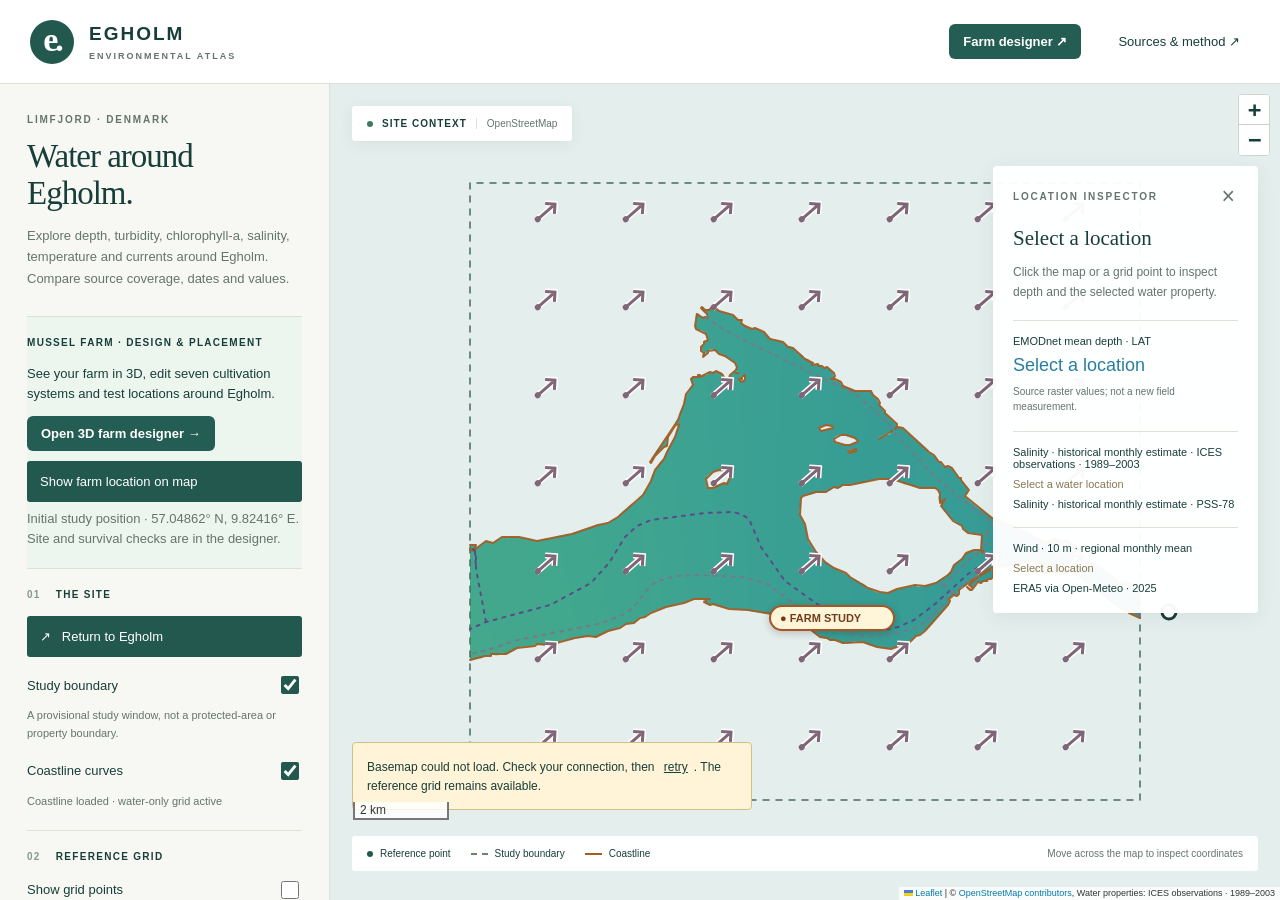
==== commit 082abb8f: "Add Egholm mussel farm designer with visible location and 3D geometry Integrate the research workben" ====
--- a/index.html
+++ b/index.html
@@ -1,13 +1,13 @@
-<!doctype html>
-<html lang="en"><head><meta charset="utf-8"><meta name="viewport" content="width=device-width,initial-scale=1"><title>Egholm — Environmental Atlas</title><meta name="description" content="A layer-by-layer environmental atlas of Egholm and the surrounding Limfjord."><link rel="stylesheet" href="vendor/leaflet.css"><link rel="stylesheet" href="style.css"></head>
-<body>
-<header><a class="brand" href="./"><span class="brand-mark">e.</span><span>EGHOLM <small>ENVIRONMENTAL ATLAS</small></span></a><div class="header-right"><span class="phase">15 / Observed salinity evidence</span><button id="sourcesBtn" class="quiet">Sources & method ↗</button></div></header>
-<main><aside id="sidebar"><div class="eyebrow">LIMFJORD · DENMARK</div><h1>Water around Egholm.</h1><p class="intro">Explore depth, turbidity, chlorophyll-a, salinity, temperature and currents around Egholm. Compare source coverage, dates and values.</p>
-<section><div class="section-label"><span>01</span> THE SITE</div><button id="home" class="primary">↗ &nbsp; Return to Egholm</button><div class="toggle-row"><label for="boundary">Study boundary</label><input id="boundary" type="checkbox" checked></div><p class="help">A provisional study window, not a protected-area or property boundary.</p><div class="toggle-row"><label for="coast">Coastline curves</label><input id="coast" type="checkbox" checked></div><p id="coastStatus" class="help" role="status">Loading coastline and water mask…</p></section>
-<section><div class="section-label"><span>02</span> REFERENCE GRID</div><div class="toggle-row"><label for="grid">Show grid points</label><input id="grid" type="checkbox"></div><label class="field-label" for="spacing">Point spacing</label><select id="spacing"><option value="25">25 metres · interpolated</option><option value="50">50 metres · interpolated</option><option value="100" selected>100 metres</option><option value="250">250 metres</option><option value="500">500 metres</option><option value="1000">1,000 metres</option></select><div class="grid-summary"><strong id="pointCount">—</strong><span>water reference points</span></div><p class="help">Points are retained only inside the coastal water polygon. Islands and mainland are excluded. Points are reference locations, not measurements.</p></section>
-<section><div class="section-label"><span>03</span> COMPLETE MONTHLY DATASET</div><p class="help">One row per water-grid point and calendar month: turbidity, chlorophyll-a, monthly temperature, monthly net current, and wind. Includes coordinates, source dates, units, estimate flags and route-exclusion status.</p><button id="exportMonthly" class="primary" disabled>Download all monthly data · CSV</button><p id="monthlyStatus" class="help" role="status">Loading all monthly datasets…</p><p class="help">Uses the selected grid spacing, route exclusions and coastal-estimate setting. Satellite observation threshold: 1 daily observation. Missing values remain blank, including December turbidity and chlorophyll. Satellite source years vary; this is not a single-year climatology. Historical salinity has a separate download below because it represents 1989–2003, not the years in this combined table. Detailed DMI forecasts remain separate. Static bathymetry is not part of this monthly table.</p><p class="help"><a href="data/all-monthly-grid-100m.csv" download>Pre-baked combined CSV · 100 m · no route exclusions</a> · <a href="data/monthly-dataset-metadata.json" download>Dataset guide & sources</a></p></section><section><div class="section-label"><span>04</span> NAVIGATION EXCLUSIONS</div><p class="help">Select a route below or click its dashed line. Points within the chosen corridor become inactive; environmental colours and arrows are removed there. Routes are mapped OpenStreetMap features, not a complete traffic survey or an official navigation chart.</p><div id="routeList" class="route-list">Loading mapped routes…</div><label class="field-label" for="routeWidth">Exclusion distance from route centreline</label><input id="routeWidth" type="range" min="25" max="500" step="25" value="100"><output id="routeWidthValue">100 m each side</output><p class="help">User-defined analysis buffer, not a legal clearance or actual channel width. Distance uses a local metric approximation.</p><button id="clearRoutes" class="quiet">Reactivate all routes</button><p id="routeStatus" class="help" role="status"></p><button id="exportRouteGrid" class="primary">Download active / inactive grid</button><p class="help"><a href="data/navigation-routes.geojson" download>Mapped route geometry & provenance</a></p></section><section><div class="section-label"><span>05</span> WATER PROPERTIES</div><div class="toggle-row"><label for="clarity">Show water-property layer</label><input id="clarity" type="checkbox" checked></div><label class="field-label" for="waterVariable">Water property</label><select id="waterVariable"><option value="turbidity">Turbidity · FNU</option><option value="chlorophyll">Chlorophyll-a · mg/m³</option><option value="salinity_historical" selected>Salinity · historical monthly · PSS-78</option><option value="salinity">Salinity · dated DMI forecast · g/kg</option><option value="temperature_monthly">Monthly temperature · regional · °C</option><option value="temperature">Temperature · detailed forecast · °C</option><option value="currents_monthly">Monthly net current · regional · m/s</option><option value="currents">Current speed & direction · detailed forecast · m/s</option></select><p id="waterDescription" class="help"></p><label class="field-label" for="clarityMonth" id="waterTimeLabel">Calendar month</label><select id="clarityMonth" disabled><option>Loading months…</option></select><label class="field-label" for="clarityMin">Minimum daily observations per cell</label><select id="clarityMin"><option value="1">1 or more</option><option value="3">3 or more</option><option value="5">5 or more</option></select><label class="field-label" for="clarityMode">Surface display</label><select id="clarityMode"><option value="smooth">Smooth grid surface · estimated</option><option value="source">Original source cells</option></select><label class="field-label" for="clarityPalette">Water-property colour ramp</label><select id="clarityPalette"><option value="thermal">Temperature · green–yellow–red</option><option value="viridis">Viridis</option><option value="ocean">Ocean blues</option><option value="magma">Magma</option><option value="earth">Sand to teal</option></select><div id="currentControls" hidden><div class="toggle-row"><label for="currentArrows">Show direction arrows</label><input id="currentArrows" type="checkbox" checked></div><p id="currentDirectionNote" class="help">Arrows point towards flow. Bearings: 0° north, 90° east, 180° south, 270° west. Arrow length is fixed; colour represents speed. Below 0.01 m/s direction is not shown.</p></div><div id="coastalControls" hidden><div class="toggle-row"><label for="coastalEstimates">Estimate coastal model gaps</label><input id="coastalEstimates" type="checkbox" checked></div><p class="help">Extends nearby monthly temperature or current components into water gaps, up to 2.5 km from valid source centres. These are geometric estimates, not observations or simulated coastal flow. Turn off or select Original source cells to see actual coverage.</p></div><div id="temperatureLegendControls" hidden><label class="field-label" for="temperatureScale">Temperature colour scale</label><select id="temperatureScale"><option value="auto">Auto · fit selected month</option><option value="fixed">Fixed · compare months (−2 to 25°C)</option><option value="custom">Custom · this month</option></select><div class="temperature-bounds"><label for="temperatureMin">Legend minimum °C<input id="temperatureMin" type="number" step="0.01"></label><label for="temperatureMax">Legend maximum °C<input id="temperatureMax" type="number" step="0.01"></label></div><label class="field-label" for="temperatureMinSlider">Minimum bound</label><input id="temperatureMinSlider" type="range" min="-5" max="35" step="0.01"><label class="field-label" for="temperatureMaxSlider">Maximum bound</label><input id="temperatureMaxSlider" type="range" min="-5" max="35" step="0.01"><button id="temperatureApply" class="primary">Apply minimum & maximum</button><button id="temperatureReset" class="quiet">Reset this month to automatic</button><p id="temperatureScaleNote" class="help" role="status"></p><p id="temperatureScaleError" class="help" role="alert"></p></div><div id="clarityRamp" class="depth-ramp"></div><div id="waterLegendLabels" class="depth-labels"></div><p id="clarityStatus" class="help" role="status">Loading Copernicus data…</p><p class="help">Smooth mode interpolates neighbouring source values onto the selected water grid, then blends grid values for display. Source gaps stay empty except for optional monthly temperature and current coastal estimates. Finer grids do not increase measurement accuracy.</p><p class="help"><a id="waterSourceDownload" href="data/chlorophyll.json" download>Original source data & metadata</a></p><button id="exportClarityGrid" class="primary">Download selected property grid CSV</button><p id="gridBakeStatus" class="help">Preparing monthly grid values…</p><p class="help"><a id="waterGridDownload" href="data/chlorophyll-grid-100m.csv" download>Pre-baked 100 m grid · no route exclusions</a></p></section><section><div class="section-label"><span>06</span> WIND · 10 M HEIGHT</div><div class="toggle-row"><label for="showWind">Show wind vectors</label><input id="showWind" type="checkbox" checked></div><div class="toggle-row"><label for="windSurface">Show wind speed colour surface</label><input id="windSurface" type="checkbox"></div><label class="field-label" for="windMonth">Wind month · 2025</label><select id="windMonth" disabled><option>Loading…</option></select><div class="depth-ramp" style="background:linear-gradient(to right,rgb(55,89,169),rgb(234,122,44))"></div><div class="depth-labels">0 / 3 / 6 / 9 / 12+ m/s · mean speed</div><p class="help">Wind arrows have a coloured shaft and round tail; water-current arrows have a dark shaft. Both point towards flow. Wind arrow length is fixed; wind colour shows monthly mean hourly speed. Direction comes from the monthly mean vector, whose magnitude can be smaller due to reversing winds.</p><p id="windStatus" class="help" role="status">Loading wind…</p><p class="help">ERA5 regional model at ~25 km resolution. Smooth values on a 100 m grid do not resolve local shelter or building effects. Wind covers land and water in the study rectangle; selected route corridors are hidden as an analysis mask.</p><button id="exportWind" class="primary">Download wind grid · all months</button><p class="help"><a href="data/wind-grid-100m.csv" download>Pre-baked wind · 100 m · no exclusions</a> · <a href="data/wind.json" download>Wind source & metadata</a></p></section><section><div class="section-label"><span>07</span> BATHYMETRY</div><div class="toggle-row"><label for="bathy">Show bathymetry</label><input id="bathy" type="checkbox" checked></div><label class="field-label" for="opacity">Layer opacity <output id="opacityValue">75%</output></label><input id="opacity" type="range" min="10" max="100" value="75"><div id="bathyStatus" role="status" class="help">Loading local bathymetry…</div><label class="field-label" for="depthMode">Depth display</label><select id="depthMode"><option value="smooth">Smooth grid surface · estimated</option><option value="cells">Grid cells · estimated</option><option value="source">Original source cells</option></select><label class="field-label" for="palette">Colour ramp</label><select id="palette"><option value="ocean">Ocean blues</option><option value="viridis">Viridis · purple to yellow</option><option value="magma">Magma · dark to light</option><option value="earth">Sand to deep teal</option></select><label class="field-label" for="colourMode">Colour transitions</label><select id="colourMode"><option value="continuous">Continuous gradient</option><option value="classes">Discrete depth bands</option></select><div id="depthRamp" class="depth-ramp" aria-label="Depth colour legend"></div><p class="help">Drag the four handles on the legend to change depth divisions. Use arrow keys for fine adjustments.</p><div id="breakValues" class="depth-labels"></div><div id="swatches" class="swatches"></div><button id="resetStyle" class="quiet">Reset colours & divisions</button><p class="help">Depth in metres below LAT. Interpolated values are estimates from nearby source values, not new measurements. Missing source data remain gaps. A denser grid changes sampling and surface detail, not survey accuracy.</p><div class="future">Seabed sediment <span>Later</span></div></section>
-<footer class="sidebar-footer">GROUP 01 · EGHOLM<br><span>Water properties · 2 November 2026</span></footer><section id="salinityEvidence"><div class="section-label"><span>06</span> SALINITY EVIDENCE</div><p class="help">The previous coarse-model salinity CSV (roughly 0–3) is unsuitable as a local Egholm reference. Use the historical replacement with its period clearly stated. A reliable present-day monthly map has not been established.</p><p class="help">Historical grid: 1989–2003, surface 0–1 m, two main-channel stations. Every grid value is an estimate. Recent western measurements (2021–2025) remain a separate comparison; December is unavailable.</p><div id="salinityComparison" class="help">Loading station comparison…</div><p class="help"><a href="data/salinity_historical-grid-100m.csv" download>Grasshopper salinity CSV · 12 months · 100 m</a><br><a href="data/salinity-observed-samples.csv" download>Actual surface samples · dates and quality flags</a><br><a href="data/salinity-evidence.json" download>Methods, station counts and comparison</a></p></section></aside>
-<div class="map-wrap"><div id="map" aria-label="Interactive map of Egholm"></div><div class="map-title"><span class="live-dot"></span> SITE CONTEXT <span class="sub">OpenStreetMap</span></div><button id="mobilePanel" class="map-button">Layers & grid</button><div id="tileError" role="status" hidden>Basemap could not load. Check your connection, then <button id="retry">retry</button>. The reference grid remains available.</div><div class="map-bottom"><span><i class="legend-dot"></i> Reference point</span><span><i class="legend-line"></i> Study boundary</span><span><i style="width:17px;border-top:2px solid #a35d24"></i> Coastline</span><span id="coords">Move across the map to inspect coordinates</span></div>
-<div id="inspect" class="inspect"><div class="inspect-top"><span class="eyebrow">LOCATION INSPECTOR</span><button id="clear" aria-label="Clear selected point">×</button></div><h2 id="pointTitle">Select a location</h2><p id="pointHint">Click the map or a grid point to inspect depth and the selected water property.</p><dl id="pointDetails" hidden></dl><div class="empty-data"><span>EMODnet mean depth · LAT</span><strong id="depthValue">Select a location</strong><span id="depthNote">Source raster values; not a new field measurement.</span></div><div class="empty-data"><span id="waterInspectorTitle">Chlorophyll-a · Copernicus</span><strong id="clarityValue">Select a water location</strong><span id="clarityNote">Monthly satellite estimate · FNU</span></div><div class="empty-data"><span>Wind · 10 m · regional monthly mean</span><strong id="windValue">Select a location</strong><span id="windNote">ERA5 via Open-Meteo · 2025</span></div></div></div></main>
-<dialog id="sources"><div class="dialog-head"><div><div class="eyebrow">DATA & METHOD</div><h2>A clear starting point.</h2></div><button id="closeSources" aria-label="Close sources">×</button></div><p>This release adds an EMODnet mean-depth raster to geographic context and a generated reference grid. It contains no suitability scores or farm proposals.</p><h3>Navigation exclusions</h3><p>OpenStreetMap ferry, waterway=fairway and recommended-track lines from the downloaded 2 November 2026 extracts, including Egholmfærgen. Paddling routes (boat=discouraged, canoe=yes) are separately labelled. No claim is made that all vessel movements or official shipping lanes are represented. Individual feature links and tags are retained in the GeoJSON. User-selected corridors use the adjustable distance on each side of the centreline (100 m initially). These are analysis exclusions, not legal safety distances. A local planar metric approximation at 57.07° N is used consistently for display and point classification. Inactive points retain their IDs and exclusion reason, but their environmental values are blank in live CSV exports; original source files and pre-baked downloads remain unfiltered.</p><h3>Wind</h3><p>ERA5 via Open-Meteo Historical Weather API, hourly 10 m wind speed and meteorological direction for all of 2025. Six surrounding 0.25° source nodes cover the study area. Monthly speed is the arithmetic mean of hourly scalar speeds. Monthly u/v are averaged separately after converting FROM bearings: u = −speed × sin(direction), v = −speed × cos(direction). Display arrows show TOWARDS bearing from the mean vector; the inspector also gives FROM bearing. These are not gusts or maximum speeds. Monthly scalars and components are bilinearly interpolated separately; no angles are averaged. Net-vector directions below 0.1 m/s are hidden. Colour shows mean speed, not net magnitude. Native resolution is approximately 25 km, so site-scale variation is not resolved. Repeated arrow density and grid sampling do not increase source resolution. ERA5 / Copernicus and Open-Meteo attribution, CC BY 4.0 for Open-Meteo data.</p><p><a href="https://open-meteo.com/en/docs/historical-weather-api" target="_blank" rel="noopener">Wind source and method documentation</a></p><h3>Basemap</h3><p>Map tiles: <a href="https://www.openstreetmap.org/copyright" target="_blank" rel="noopener">© OpenStreetMap contributors</a>. Geographic context is community-maintained and requires an internet connection. The imported coastline curves use OpenStreetMap coastline ways. These are mapped shorelines, not a site survey or a live tidal boundary.</p><h3>Coastline and water mask</h3><p>© OpenStreetMap contributors, ODbL 1.0. Retrieved 2 November 2026 through the OSM API. Coastline ways are assembled into polygons using their direction (land on the left) and closed at the study-window boundary. Egholm, neighbouring islands and mainland are excluded; inland lakes are not included in this coastal-water mask. Points on the polygon boundary are excluded. Coastline visibility does not switch off clipping.</p><p><a href="data/coastlines.geojson" download>Download coastline curves</a> · <a href="data/land-mask.geojson" download>Land polygons</a> · <a href="data/water-mask.geojson" download>Water polygon</a></p><h3>Reference grid</h3><p>Grid coordinates use WGS 84 / UTM zone 32N (EPSG:32632), in metres. Points are transformed to longitude and latitude for display. IDs encode spacing, easting and northing. Original mode reports containing source cells. Estimated modes sample bilinearly from up to four surrounding source-cell centres onto UTM grid nodes. Invalid, above-datum and on-land source neighbours are excluded; remaining weights are normalised. No value is returned if no valid weighted neighbour exists. Grid spacing does not increase source accuracy.</p><h3>Study window</h3><p>9.700–9.930° E, 57.015–57.130° N. Expanded north and west from Egholm. This provisional rectangular extent includes Egholm and nearby water and mainland. It is a working extent, not an administrative boundary.</p><h3>Water clarity: surface turbidity</h3><p>Copernicus Marine, Sentinel-2 MSI HR-OC Baltic L4 monthly mosaic, dataset cmems_obs-oc_bal_bgc-tur-spm-chl_nrt_l4-hr-mosaic_P1M-m_202511. Retrieved 2 November 2026. Archived data also use dataset cmems_obs_oc_bal_bgc_transp_nrt_l4-hr_P1M-m_202105, tile 32V. Each snapshot retains its own source coordinate grid; no resampling is used to align archive and mosaic grids. Values are satellite-derived monthly turbidity estimates in FNU, at approximately 100 m source resolution. They represent surface optical conditions, not bottom-water observations, Secchi depth, or measured light at the seabed.</p><p>Eleven calendar months have usable snapshots. January, February and October use 2025 legacy tiles; March–September use 2026 mosaic data; November uses 2025 mosaic data. Selection uses the most recent usable snapshot among checked 2024–2026 sources. No values are blended between years or borrowed from a different calendar month. The selector shows month names; the inspector and downloads retain actual observation dates. December 2024 and December 2025 original files contain no valid turbidity values in the study window. December 2026 is in the future at retrieval, so December remains explicitly unavailable. This is a downloaded snapshot, not a live feed. The count field is the number of daily observations contributing to each monthly pixel, not the number of field samples. Cloud, shore and processing masks can leave gaps. Counts are a coverage indicator, not an accuracy guarantee.</p><p>We retain the original monthly values and counts, reject negative/non-finite values and cells with no observations, and mask to coastal water. Smooth mode uses bilinear interpolation from up to four surrounding valid source centres, renormalising available weights. The containing source cell must also be valid and meet the observation filter: missing source cells are never filled. Values are sampled at the selected UTM water-grid points, then blended between neighbouring grid nodes for the smooth surface. The same source-validity gate is applied during rendering. Original mode retains source values. Interpolated values and the minimum daily count among contributing cells are identified separately; observation counts are not interpolated. No temporal filling is performed. All twelve month records are attached to each grid point; December remains null. The CSV includes actual source dates, original cell values, estimated values and support counts. The pre-baked 100 m CSV uses the one-observation filter; the live export uses the selected spacing and filter. Changing grid density does not create additional observations. The legend is a visual scale, not an ecological suitability threshold.</p><p><a href="https://data.marine.copernicus.eu/product/OCEANCOLOUR_BAL_BGC_HR_L4_NRT_009_208/description" target="_blank" rel="noopener">Copernicus product and provenance ↗</a> · <a href="https://help.marine.copernicus.eu/en/articles/5194057-introduction-to-high-resolution-ocean-colour-sentinel-2-products" target="_blank" rel="noopener">Product guidance ↗</a></p><h3>Chlorophyll-a</h3><p>Copernicus Marine Sentinel-2 Baltic HR-OC monthly CHL estimates, in mg/m³. The same calendar-month selection as turbidity is retained: January, February and October 2025 legacy geophy tiles; March–September 2026 and November 2025 mosaics. December has no supported values. These snapshots are not a single-year series or a climatology. Chlorophyll-a is an indicator of phytoplankton abundance, not a direct measure of mussel food quality or eelgrass health. The same source-validity checks, observation-count filter, water clipping and bilinear grid sampling apply. Original data and estimated values remain separate.</p><h3>Surface salinity</h3><p>DMI DKSS Limfjord model, parameter salinity, g/kg. A timestamped forecast snapshot, not a monthly observation. The downloaded file retains the model run, valid time, source URL and retrieval date. Source grid spacing is approximately 185 m. The model ends near 57.109° N; water outside its coverage remains blank. Source model land cells and unsupported coastal cells remain missing. Salinity uses model support rather than satellite observation counts; the observation-count filter is disabled. Interpolation is spatial only and does not create extra measurements. This is a stored snapshot, not an automatically refreshed feed.</p><p><a href="https://www.dmi.dk/friedata/dokumentation/data/forecast-data-storm-surge-model-dkss" target="_blank" rel="noopener">DMI model documentation ↗</a> · <a href="https://www.dmi.dk/friedata/dokumentation/terms-of-use" target="_blank" rel="noopener">DMI terms of use ↗</a></p><h3>Temperature colours</h3><p>Automatic scaling uses the minimum and maximum supported values on the selected water grid for the selected month and display mode. Each month can have a different legend: equal colours across months do not imply equal temperatures. Fixed scaling uses −2 to 25°C for comparisons. Custom bounds are saved separately for each temperature dataset and month in this browser. Values beyond the bounds use the endpoint colours; data and exports are unchanged. The green–yellow–red ramp indicates relative temperature, not ecological suitability. Small differences may appear strong under a stretched scale; this does not increase the model resolution.</p><h3>Monthly temperature: regional context</h3><p>Copernicus Baltic Sea Physics Reanalysis, cmems_mod_bal_phy_my_P1M-m_202303, potential temperature thetao at approximately 0.5 m depth. All twelve calendar months use 2025 monthly means. Native spacing is about 1.85 km; this coarse model does not resolve Egholm channels or site-scale thermal differences. This is seasonal context, not a locally validated temperature map. Native model wet cells are retained; display and sampling are clipped to the finer coastal water polygon. Original source mode preserves all missing cells. With coastal estimates enabled, missing monthly-temperature cells are estimated from up to four valid source centres within 2.5 km using inverse-distance-squared weighting. Estimates are sampled only on the water grid and the display is clipped to the detailed coastline. This geometric method does not model flow connectivity around islands. Original values remain null; inspector and CSV identify coastal estimates and nearest-source distance. More distant gaps remain empty. Interpolation onto a 100 m grid does not create 100 m model accuracy. No temporal interpolation or mixing of years is used. The detailed DMI temperature forecast remains a separate option.</p><p><a href="https://data.marine.copernicus.eu/product/BALTICSEA_MULTIYEAR_PHY_003_011/description" target="_blank" rel="noopener">Monthly temperature source and documentation ↗</a></p><h3>Monthly net currents: regional context</h3><p>Copernicus Baltic Sea Physics Reanalysis, cmems_mod_bal_phy_my_P1M-m_202303: January–December 2025, uo eastward and vo northward monthly mean velocity at about 0.5 m depth, native spacing about 1.85 km. Components are interpolated before calculating net magnitude and direction. The magnitude of a monthly mean vector is NOT mean current speed: opposing flows cancel. It cannot describe peak currents, tidal reversals or local channel flow. Optional coastal estimates use inverse-distance-squared weighting of up to four valid source centres within 2.5 km, separately for eastward and northward components, before deriving net magnitude and bearing. Existing source-supported values are unchanged. Estimates are clipped to the water polygon; this does not simulate flow around islands or enforce shoreline flow conditions. Inspector and exports flag coastal estimates and source distance; original source values remain null. Switch off coastal estimates or select Original source cells to restore source gaps. Arrows below 0.0001 m/s are hidden for display; this threshold and four decimal places do not imply model accuracy. Each month’s components, net magnitude, direction and source date are exported on the water grid. Use this as exploratory regional context only. The detailed DMI forecast remains separate.</p><p><a href="https://data.marine.copernicus.eu/product/BALTICSEA_MULTIYEAR_PHY_003_011/description" target="_blank" rel="noopener">Copernicus monthly current source ↗</a></p><h3>Water temperature and currents</h3><p>DMI DKSS Limfjord surface model parameters water-temperature (°C), current-u and current-v (m/s). These use the same model run and valid time as the salinity snapshot. They are forecasts, not monthly averages or seabed measurements. Current u is eastward and v northward. We interpolate the components onto the water grid, then calculate speed as √(u² + v²) and the direction towards which water moves, clockwise from true north. The smooth surface blends grid components before deriving speed; angles are never averaged directly. Arrows have fixed length and are thinned for readability; all supported water-grid points retain numerical values. Directions below 0.01 m/s are omitted as near-calm. Exports include estimated u/v, speed, direction and original source speed/direction. Coverage gaps remain empty.</p><p><a href="https://www.dmi.dk/friedata/dokumentation/data/storm-surge-model-dkss-edr-api-parameter-list" target="_blank" rel="noopener">DMI parameter definitions ↗</a></p><h3>Historical salinity and recent observations</h3><p>ICES Data Portal, Dataset on Ocean Hydrochemistry, extracted 3 November 2026. ICES, Copenhagen. CC BY 4.0. Historical bottle/low-resolution CTD measurements use 1989–2003 records in the upper 1 m, ODV quality flag 0 (good). Cast means are averaged by day, then year-month, then equally across available years. Main-channel station groups near 9.6292° E / 57.035° N and 9.94° E / 57.05° N provide all twelve seasonal means. Stations are grouped within 1.1 km of these reference coordinates; actual coordinates are retained in the sample download. Each station-month has at least seven years represented, with different available years. Inverse-distance-squared interpolation produces exploratory grid values; it is not a hydrodynamic model or a contemporary observation map. All map pixels and grid values are estimates; original-cell mode is unavailable for this layer.</p><p>A separate near-Egholm historical station comparison covers six calendar months and has a seasonal-mean RMSE of about 0.25 practical-salinity units. This limited check does not establish present-day accuracy. Recent CTD samples near the western reference cover 2021–2025; some carry unknown quality (ODV=1), and December is missing. They are not blended into the historical surface. Practical salinity PSS-78 is dimensionless; DMI's g/kg forecast is a different salinity quantity. The previous 2025 coarse-model export is superseded for local salinity analysis.</p><p><a href="https://ocean.ices.dk/" target="_blank" rel="noopener">ICES observation archive</a> · <a href="data/salinity-evidence.json">Full provenance and source counts</a></p><h3>Bathymetry</h3><p>Source: <a href="https://ows.emodnet-bathymetry.eu/" target="_blank" rel="noopener">EMODnet Bathymetry WCS</a>, coverage emodnet:mean, retrieved 2 November 2026. This is a service snapshot; retrieval date is not survey date. The service describes a nominal 1/16 arc-minute source grid.</p><p>Downloaded extent: 9.66–10.00° E, 56.98–57.16° N; 326 × 173 cells, approximately 63 × 116 metres here. WCS values use negative elevation below the reference datum. We display their magnitude as positive depth below LAT, and render only below-datum cells. This threshold is not a surveyed coastline or water mask: low-lying land and shoreline cells require checking.</p><p>Original mode preserves raster cells. Grid-cell mode colours the chosen UTM grid cells using estimated node values. Smooth mode bilinearly blends those grid-node estimates; near the shoreline it normalises the weights of available water nodes. All views are clipped to the coastal water polygon. Missing source support remains a gap. Smooth rendering is capped at 720 display pixels per side, independently of numerical sampling. Near-shore estimates need particular caution: this interpolation does not model tidal changes or hydrodynamic connectivity. Click values are rounded to 0.1 m for readability, not a claim of accuracy. Colour edits affect visualisation only; depths are unchanged. The final colour extends beyond the final legend break.</p><p><a href="https://emodnet.ec.europa.eu/en/bathymetry" target="_blank" rel="noopener">Dataset and vertical-reference documentation ↗</a> · <a href="data/bathymetry.json" download>Download displayed raster values</a></p><div class="method-note">No missing data are replaced with zero. Estimated values are explicitly distinguished from the original source raster.</div></dialog>
-<script src="vendor/leaflet.js"></script><script src="vendor/proj4.js"></script><script src="routes-model.js"></script><script src="app.js"></script><script src="turbidity-model.js"></script><script src="clarity.js"></script><script src="routes.js"></script><script src="wind-model.js"></script><script src="wind.js"></script><script src="monthly-model.js"></script><script src="monthly.js"></script><script src="salinity-evidence.js"></script></body></html>
+<!doctype html>
+<html lang="en"><head><meta charset="utf-8"><meta name="viewport" content="width=device-width,initial-scale=1"><title>Egholm — Environmental Atlas</title><meta name="description" content="A layer-by-layer environmental atlas of Egholm and the surrounding Limfjord."><link rel="stylesheet" href="vendor/leaflet.css"><link rel="stylesheet" href="style.css"></head>
+<body>
+<header><a class="brand" href="./"><span class="brand-mark">e.</span><span>EGHOLM <small>ENVIRONMENTAL ATLAS</small></span></a><div class="header-right"><a class="farm-designer-link" href="farm/">Farm designer ↗</a><button id="sourcesBtn" class="quiet">Sources & method ↗</button></div></header>
+<main><aside id="sidebar"><div class="eyebrow">LIMFJORD · DENMARK</div><h1>Water around Egholm.</h1><p class="intro">Explore depth, turbidity, chlorophyll-a, salinity, temperature and currents around Egholm. Compare source coverage, dates and values.</p>
+<section class="farm-entry"><div class="section-label">MUSSEL FARM · DESIGN &amp; PLACEMENT</div><p>See your farm in 3D, edit seven cultivation systems and test locations around Egholm.</p><a class="farm-designer-link" href="farm/?view=farm">Open 3D farm designer →</a><button id="locateFarm" class="primary">Show farm location on map</button><p id="farmLocationNote" class="help">Loading study position…</p></section><section><div class="section-label"><span>01</span> THE SITE</div><button id="home" class="primary">↗ &nbsp; Return to Egholm</button><div class="toggle-row"><label for="boundary">Study boundary</label><input id="boundary" type="checkbox" checked></div><p class="help">A provisional study window, not a protected-area or property boundary.</p><div class="toggle-row"><label for="coast">Coastline curves</label><input id="coast" type="checkbox" checked></div><p id="coastStatus" class="help" role="status">Loading coastline and water mask…</p></section>
+<section><div class="section-label"><span>02</span> REFERENCE GRID</div><div class="toggle-row"><label for="grid">Show grid points</label><input id="grid" type="checkbox"></div><label class="field-label" for="spacing">Point spacing</label><select id="spacing"><option value="25">25 metres · interpolated</option><option value="50">50 metres · interpolated</option><option value="100" selected>100 metres</option><option value="250">250 metres</option><option value="500">500 metres</option><option value="1000">1,000 metres</option></select><div class="grid-summary"><strong id="pointCount">—</strong><span>water reference points</span></div><p class="help">Points are retained only inside the coastal water polygon. Islands and mainland are excluded. Points are reference locations, not measurements.</p></section>
+<section><div class="section-label"><span>03</span> COMPLETE MONTHLY DATASET</div><p class="help">One row per water-grid point and calendar month: turbidity, chlorophyll-a, monthly temperature, monthly net current, and wind. Includes coordinates, source dates, units, estimate flags and route-exclusion status.</p><button id="exportMonthly" class="primary" disabled>Download all monthly data · CSV</button><p id="monthlyStatus" class="help" role="status">Loading all monthly datasets…</p><p class="help">Uses the selected grid spacing, route exclusions and coastal-estimate setting. Satellite observation threshold: 1 daily observation. Missing values remain blank, including December turbidity and chlorophyll. Satellite source years vary; this is not a single-year climatology. Historical salinity has a separate download below because it represents 1989–2003, not the years in this combined table. Detailed DMI forecasts remain separate. Static bathymetry is not part of this monthly table.</p><p class="help"><a href="data/all-monthly-grid-100m.csv" download>Pre-baked combined CSV · 100 m · no route exclusions</a> · <a href="data/monthly-dataset-metadata.json" download>Dataset guide & sources</a></p></section><section><div class="section-label"><span>04</span> NAVIGATION EXCLUSIONS</div><p class="help">Select a route below or click its dashed line. Points within the chosen corridor become inactive; environmental colours and arrows are removed there. Routes are mapped OpenStreetMap features, not a complete traffic survey or an official navigation chart.</p><div id="routeList" class="route-list">Loading mapped routes…</div><label class="field-label" for="routeWidth">Exclusion distance from route centreline</label><input id="routeWidth" type="range" min="25" max="500" step="25" value="100"><output id="routeWidthValue">100 m each side</output><p class="help">User-defined analysis buffer, not a legal clearance or actual channel width. Distance uses a local metric approximation.</p><button id="clearRoutes" class="quiet">Reactivate all routes</button><p id="routeStatus" class="help" role="status"></p><button id="exportRouteGrid" class="primary">Download active / inactive grid</button><p class="help"><a href="data/navigation-routes.geojson" download>Mapped route geometry & provenance</a></p></section><section><div class="section-label"><span>05</span> WATER PROPERTIES</div><div class="toggle-row"><label for="clarity">Show water-property layer</label><input id="clarity" type="checkbox" checked></div><label class="field-label" for="waterVariable">Water property</label><select id="waterVariable"><option value="turbidity">Turbidity · FNU</option><option value="chlorophyll">Chlorophyll-a · mg/m³</option><option value="salinity_historical" selected>Salinity · historical monthly · PSS-78</option><option value="salinity">Salinity · dated DMI forecast · g/kg</option><option value="temperature_monthly">Monthly temperature · regional · °C</option><option value="temperature">Temperature · detailed forecast · °C</option><option value="currents_monthly">Monthly net current · regional · m/s</option><option value="currents">Current speed & direction · detailed forecast · m/s</option></select><p id="waterDescription" class="help"></p><label class="field-label" for="clarityMonth" id="waterTimeLabel">Calendar month</label><select id="clarityMonth" disabled><option>Loading months…</option></select><label class="field-label" for="clarityMin">Minimum daily observations per cell</label><select id="clarityMin"><option value="1">1 or more</option><option value="3">3 or more</option><option value="5">5 or more</option></select><label class="field-label" for="clarityMode">Surface display</label><select id="clarityMode"><option value="smooth">Smooth grid surface · estimated</option><option value="source">Original source cells</option></select><label class="field-label" for="clarityPalette">Water-property colour ramp</label><select id="clarityPalette"><option value="thermal">Temperature · green–yellow–red</option><option value="viridis">Viridis</option><option value="ocean">Ocean blues</option><option value="magma">Magma</option><option value="earth">Sand to teal</option></select><div id="currentControls" hidden><div class="toggle-row"><label for="currentArrows">Show direction arrows</label><input id="currentArrows" type="checkbox" checked></div><p id="currentDirectionNote" class="help">Arrows point towards flow. Bearings: 0° north, 90° east, 180° south, 270° west. Arrow length is fixed; colour represents speed. Below 0.01 m/s direction is not shown.</p></div><div id="coastalControls" hidden><div class="toggle-row"><label for="coastalEstimates">Estimate coastal model gaps</label><input id="coastalEstimates" type="checkbox" checked></div><p class="help">Extends nearby monthly temperature or current components into water gaps, up to 2.5 km from valid source centres. These are geometric estimates, not observations or simulated coastal flow. Turn off or select Original source cells to see actual coverage.</p></div><div id="temperatureLegendControls" hidden><label class="field-label" for="temperatureScale">Temperature colour scale</label><select id="temperatureScale"><option value="auto">Auto · fit selected month</option><option value="fixed">Fixed · compare months (−2 to 25°C)</option><option value="custom">Custom · this month</option></select><div class="temperature-bounds"><label for="temperatureMin">Legend minimum °C<input id="temperatureMin" type="number" step="0.01"></label><label for="temperatureMax">Legend maximum °C<input id="temperatureMax" type="number" step="0.01"></label></div><label class="field-label" for="temperatureMinSlider">Minimum bound</label><input id="temperatureMinSlider" type="range" min="-5" max="35" step="0.01"><label class="field-label" for="temperatureMaxSlider">Maximum bound</label><input id="temperatureMaxSlider" type="range" min="-5" max="35" step="0.01"><button id="temperatureApply" class="primary">Apply minimum & maximum</button><button id="temperatureReset" class="quiet">Reset this month to automatic</button><p id="temperatureScaleNote" class="help" role="status"></p><p id="temperatureScaleError" class="help" role="alert"></p></div><div id="clarityRamp" class="depth-ramp"></div><div id="waterLegendLabels" class="depth-labels"></div><p id="clarityStatus" class="help" role="status">Loading Copernicus data…</p><p class="help">Smooth mode interpolates neighbouring source values onto the selected water grid, then blends grid values for display. Source gaps stay empty except for optional monthly temperature and current coastal estimates. Finer grids do not increase measurement accuracy.</p><p class="help"><a id="waterSourceDownload" href="data/chlorophyll.json" download>Original source data & metadata</a></p><button id="exportClarityGrid" class="primary">Download selected property grid CSV</button><p id="gridBakeStatus" class="help">Preparing monthly grid values…</p><p class="help"><a id="waterGridDownload" href="data/chlorophyll-grid-100m.csv" download>Pre-baked 100 m grid · no route exclusions</a></p></section><section><div class="section-label"><span>06</span> WIND · 10 M HEIGHT</div><div class="toggle-row"><label for="showWind">Show wind vectors</label><input id="showWind" type="checkbox" checked></div><div class="toggle-row"><label for="windSurface">Show wind speed colour surface</label><input id="windSurface" type="checkbox"></div><label class="field-label" for="windMonth">Wind month · 2025</label><select id="windMonth" disabled><option>Loading…</option></select><div class="depth-ramp" style="background:linear-gradient(to right,rgb(55,89,169),rgb(234,122,44))"></div><div class="depth-labels">0 / 3 / 6 / 9 / 12+ m/s · mean speed</div><p class="help">Wind arrows have a coloured shaft and round tail; water-current arrows have a dark shaft. Both point towards flow. Wind arrow length is fixed; wind colour shows monthly mean hourly speed. Direction comes from the monthly mean vector, whose magnitude can be smaller due to reversing winds.</p><p id="windStatus" class="help" role="status">Loading wind…</p><p class="help">ERA5 regional model at ~25 km resolution. Smooth values on a 100 m grid do not resolve local shelter or building effects. Wind covers land and water in the study rectangle; selected route corridors are hidden as an analysis mask.</p><button id="exportWind" class="primary">Download wind grid · all months</button><p class="help"><a href="data/wind-grid-100m.csv" download>Pre-baked wind · 100 m · no exclusions</a> · <a href="data/wind.json" download>Wind source & metadata</a></p></section><section><div class="section-label"><span>07</span> BATHYMETRY</div><div class="toggle-row"><label for="bathy">Show bathymetry</label><input id="bathy" type="checkbox" checked></div><label class="field-label" for="opacity">Layer opacity <output id="opacityValue">75%</output></label><input id="opacity" type="range" min="10" max="100" value="75"><div id="bathyStatus" role="status" class="help">Loading local bathymetry…</div><label class="field-label" for="depthMode">Depth display</label><select id="depthMode"><option value="smooth">Smooth grid surface · estimated</option><option value="cells">Grid cells · estimated</option><option value="source">Original source cells</option></select><label class="field-label" for="palette">Colour ramp</label><select id="palette"><option value="ocean">Ocean blues</option><option value="viridis">Viridis · purple to yellow</option><option value="magma">Magma · dark to light</option><option value="earth">Sand to deep teal</option></select><label class="field-label" for="colourMode">Colour transitions</label><select id="colourMode"><option value="continuous">Continuous gradient</option><option value="classes">Discrete depth bands</option></select><div id="depthRamp" class="depth-ramp" aria-label="Depth colour legend"></div><p class="help">Drag the four handles on the legend to change depth divisions. Use arrow keys for fine adjustments.</p><div id="breakValues" class="depth-labels"></div><div id="swatches" class="swatches"></div><button id="resetStyle" class="quiet">Reset colours & divisions</button><p class="help">Depth in metres below LAT. Interpolated values are estimates from nearby source values, not new measurements. Missing source data remain gaps. A denser grid changes sampling and surface detail, not survey accuracy.</p><div class="future">Seabed sediment <span>Later</span></div></section>
+<footer class="sidebar-footer">GROUP 01 · EGHOLM<br><span>Water properties · 2 November 2026</span></footer><section id="salinityEvidence"><div class="section-label"><span>06</span> SALINITY EVIDENCE</div><p class="help">The previous coarse-model salinity CSV (roughly 0–3) is unsuitable as a local Egholm reference. Use the historical replacement with its period clearly stated. A reliable present-day monthly map has not been established.</p><p class="help">Historical grid: 1989–2003, surface 0–1 m, two main-channel stations. Every grid value is an estimate. Recent western measurements (2021–2025) remain a separate comparison; December is unavailable.</p><div id="salinityComparison" class="help">Loading station comparison…</div><p class="help"><a href="data/salinity_historical-grid-100m.csv" download>Grasshopper salinity CSV · 12 months · 100 m</a><br><a href="data/salinity-observed-samples.csv" download>Actual surface samples · dates and quality flags</a><br><a href="data/salinity-evidence.json" download>Methods, station counts and comparison</a></p></section></aside>
+<div class="map-wrap"><div id="map" aria-label="Interactive map of Egholm"></div><div class="map-title"><span class="live-dot"></span> SITE CONTEXT <span class="sub">OpenStreetMap</span></div><button id="mobilePanel" class="map-button">Layers & grid</button><div id="tileError" role="status" hidden>Basemap could not load. Check your connection, then <button id="retry">retry</button>. The reference grid remains available.</div><div class="map-bottom"><span><i class="legend-dot"></i> Reference point</span><span><i class="legend-line"></i> Study boundary</span><span><i style="width:17px;border-top:2px solid #a35d24"></i> Coastline</span><span id="coords">Move across the map to inspect coordinates</span></div>
+<div id="inspect" class="inspect"><div class="inspect-top"><span class="eyebrow">LOCATION INSPECTOR</span><button id="clear" aria-label="Clear selected point">×</button></div><h2 id="pointTitle">Select a location</h2><p id="pointHint">Click the map or a grid point to inspect depth and the selected water property.</p><dl id="pointDetails" hidden></dl><div class="empty-data"><span>EMODnet mean depth · LAT</span><strong id="depthValue">Select a location</strong><span id="depthNote">Source raster values; not a new field measurement.</span></div><div class="empty-data"><span id="waterInspectorTitle">Chlorophyll-a · Copernicus</span><strong id="clarityValue">Select a water location</strong><span id="clarityNote">Monthly satellite estimate · FNU</span></div><div class="empty-data"><span>Wind · 10 m · regional monthly mean</span><strong id="windValue">Select a location</strong><span id="windNote">ERA5 via Open-Meteo · 2025</span></div></div></div></main>
+<dialog id="sources"><div class="dialog-head"><div><div class="eyebrow">DATA & METHOD</div><h2>A clear starting point.</h2></div><button id="closeSources" aria-label="Close sources">×</button></div><p>This release adds an EMODnet mean-depth raster to geographic context and a generated reference grid. The linked farm designer adds editable study concepts and explicit screening assumptions; these are not approved farm proposals.</p><h3>Navigation exclusions</h3><p>OpenStreetMap ferry, waterway=fairway and recommended-track lines from the downloaded 2 November 2026 extracts, including Egholmfærgen. Paddling routes (boat=discouraged, canoe=yes) are separately labelled. No claim is made that all vessel movements or official shipping lanes are represented. Individual feature links and tags are retained in the GeoJSON. User-selected corridors use the adjustable distance on each side of the centreline (100 m initially). These are analysis exclusions, not legal safety distances. A local planar metric approximation at 57.07° N is used consistently for display and point classification. Inactive points retain their IDs and exclusion reason, but their environmental values are blank in live CSV exports; original source files and pre-baked downloads remain unfiltered.</p><h3>Wind</h3><p>ERA5 via Open-Meteo Historical Weather API, hourly 10 m wind speed and meteorological direction for all of 2025. Six surrounding 0.25° source nodes cover the study area. Monthly speed is the arithmetic mean of hourly scalar speeds. Monthly u/v are averaged separately after converting FROM bearings: u = −speed × sin(direction), v = −speed × cos(direction). Display arrows show TOWARDS bearing from the mean vector; the inspector also gives FROM bearing. These are not gusts or maximum speeds. Monthly scalars and components are bilinearly interpolated separately; no angles are averaged. Net-vector directions below 0.1 m/s are hidden. Colour shows mean speed, not net magnitude. Native resolution is approximately 25 km, so site-scale variation is not resolved. Repeated arrow density and grid sampling do not increase source resolution. ERA5 / Copernicus and Open-Meteo attribution, CC BY 4.0 for Open-Meteo data.</p><p><a href="https://open-meteo.com/en/docs/historical-weather-api" target="_blank" rel="noopener">Wind source and method documentation</a></p><h3>Basemap</h3><p>Map tiles: <a href="https://www.openstreetmap.org/copyright" target="_blank" rel="noopener">© OpenStreetMap contributors</a>. Geographic context is community-maintained and requires an internet connection. The imported coastline curves use OpenStreetMap coastline ways. These are mapped shorelines, not a site survey or a live tidal boundary.</p><h3>Coastline and water mask</h3><p>© OpenStreetMap contributors, ODbL 1.0. Retrieved 2 November 2026 through the OSM API. Coastline ways are assembled into polygons using their direction (land on the left) and closed at the study-window boundary. Egholm, neighbouring islands and mainland are excluded; inland lakes are not included in this coastal-water mask. Points on the polygon boundary are excluded. Coastline visibility does not switch off clipping.</p><p><a href="data/coastlines.geojson" download>Download coastline curves</a> · <a href="data/land-mask.geojson" download>Land polygons</a> · <a href="data/water-mask.geojson" download>Water polygon</a></p><h3>Reference grid</h3><p>Grid coordinates use WGS 84 / UTM zone 32N (EPSG:32632), in metres. Points are transformed to longitude and latitude for display. IDs encode spacing, easting and northing. Original mode reports containing source cells. Estimated modes sample bilinearly from up to four surrounding source-cell centres onto UTM grid nodes. Invalid, above-datum and on-land source neighbours are excluded; remaining weights are normalised. No value is returned if no valid weighted neighbour exists. Grid spacing does not increase source accuracy.</p><h3>Study window</h3><p>9.700–9.930° E, 57.015–57.130° N. Expanded north and west from Egholm. This provisional rectangular extent includes Egholm and nearby water and mainland. It is a working extent, not an administrative boundary.</p><h3>Water clarity: surface turbidity</h3><p>Copernicus Marine, Sentinel-2 MSI HR-OC Baltic L4 monthly mosaic, dataset cmems_obs-oc_bal_bgc-tur-spm-chl_nrt_l4-hr-mosaic_P1M-m_202511. Retrieved 2 November 2026. Archived data also use dataset cmems_obs_oc_bal_bgc_transp_nrt_l4-hr_P1M-m_202105, tile 32V. Each snapshot retains its own source coordinate grid; no resampling is used to align archive and mosaic grids. Values are satellite-derived monthly turbidity estimates in FNU, at approximately 100 m source resolution. They represent surface optical conditions, not bottom-water observations, Secchi depth, or measured light at the seabed.</p><p>Eleven calendar months have usable snapshots. January, February and October use 2025 legacy tiles; March–September use 2026 mosaic data; November uses 2025 mosaic data. Selection uses the most recent usable snapshot among checked 2024–2026 sources. No values are blended between years or borrowed from a different calendar month. The selector shows month names; the inspector and downloads retain actual observation dates. December 2024 and December 2025 original files contain no valid turbidity values in the study window. December 2026 is in the future at retrieval, so December remains explicitly unavailable. This is a downloaded snapshot, not a live feed. The count field is the number of daily observations contributing to each monthly pixel, not the number of field samples. Cloud, shore and processing masks can leave gaps. Counts are a coverage indicator, not an accuracy guarantee.</p><p>We retain the original monthly values and counts, reject negative/non-finite values and cells with no observations, and mask to coastal water. Smooth mode uses bilinear interpolation from up to four surrounding valid source centres, renormalising available weights. The containing source cell must also be valid and meet the observation filter: missing source cells are never filled. Values are sampled at the selected UTM water-grid points, then blended between neighbouring grid nodes for the smooth surface. The same source-validity gate is applied during rendering. Original mode retains source values. Interpolated values and the minimum daily count among contributing cells are identified separately; observation counts are not interpolated. No temporal filling is performed. All twelve month records are attached to each grid point; December remains null. The CSV includes actual source dates, original cell values, estimated values and support counts. The pre-baked 100 m CSV uses the one-observation filter; the live export uses the selected spacing and filter. Changing grid density does not create additional observations. The legend is a visual scale, not an ecological suitability threshold.</p><p><a href="https://data.marine.copernicus.eu/product/OCEANCOLOUR_BAL_BGC_HR_L4_NRT_009_208/description" target="_blank" rel="noopener">Copernicus product and provenance ↗</a> · <a href="https://help.marine.copernicus.eu/en/articles/5194057-introduction-to-high-resolution-ocean-colour-sentinel-2-products" target="_blank" rel="noopener">Product guidance ↗</a></p><h3>Chlorophyll-a</h3><p>Copernicus Marine Sentinel-2 Baltic HR-OC monthly CHL estimates, in mg/m³. The same calendar-month selection as turbidity is retained: January, February and October 2025 legacy geophy tiles; March–September 2026 and November 2025 mosaics. December has no supported values. These snapshots are not a single-year series or a climatology. Chlorophyll-a is an indicator of phytoplankton abundance, not a direct measure of mussel food quality or eelgrass health. The same source-validity checks, observation-count filter, water clipping and bilinear grid sampling apply. Original data and estimated values remain separate.</p><h3>Surface salinity</h3><p>DMI DKSS Limfjord model, parameter salinity, g/kg. A timestamped forecast snapshot, not a monthly observation. The downloaded file retains the model run, valid time, source URL and retrieval date. Source grid spacing is approximately 185 m. The model ends near 57.109° N; water outside its coverage remains blank. Source model land cells and unsupported coastal cells remain missing. Salinity uses model support rather than satellite observation counts; the observation-count filter is disabled. Interpolation is spatial only and does not create extra measurements. This is a stored snapshot, not an automatically refreshed feed.</p><p><a href="https://www.dmi.dk/friedata/dokumentation/data/forecast-data-storm-surge-model-dkss" target="_blank" rel="noopener">DMI model documentation ↗</a> · <a href="https://www.dmi.dk/friedata/dokumentation/terms-of-use" target="_blank" rel="noopener">DMI terms of use ↗</a></p><h3>Temperature colours</h3><p>Automatic scaling uses the minimum and maximum supported values on the selected water grid for the selected month and display mode. Each month can have a different legend: equal colours across months do not imply equal temperatures. Fixed scaling uses −2 to 25°C for comparisons. Custom bounds are saved separately for each temperature dataset and month in this browser. Values beyond the bounds use the endpoint colours; data and exports are unchanged. The green–yellow–red ramp indicates relative temperature, not ecological suitability. Small differences may appear strong under a stretched scale; this does not increase the model resolution.</p><h3>Monthly temperature: regional context</h3><p>Copernicus Baltic Sea Physics Reanalysis, cmems_mod_bal_phy_my_P1M-m_202303, potential temperature thetao at approximately 0.5 m depth. All twelve calendar months use 2025 monthly means. Native spacing is about 1.85 km; this coarse model does not resolve Egholm channels or site-scale thermal differences. This is seasonal context, not a locally validated temperature map. Native model wet cells are retained; display and sampling are clipped to the finer coastal water polygon. Original source mode preserves all missing cells. With coastal estimates enabled, missing monthly-temperature cells are estimated from up to four valid source centres within 2.5 km using inverse-distance-squared weighting. Estimates are sampled only on the water grid and the display is clipped to the detailed coastline. This geometric method does not model flow connectivity around islands. Original values remain null; inspector and CSV identify coastal estimates and nearest-source distance. More distant gaps remain empty. Interpolation onto a 100 m grid does not create 100 m model accuracy. No temporal interpolation or mixing of years is used. The detailed DMI temperature forecast remains a separate option.</p><p><a href="https://data.marine.copernicus.eu/product/BALTICSEA_MULTIYEAR_PHY_003_011/description" target="_blank" rel="noopener">Monthly temperature source and documentation ↗</a></p><h3>Monthly net currents: regional context</h3><p>Copernicus Baltic Sea Physics Reanalysis, cmems_mod_bal_phy_my_P1M-m_202303: January–December 2025, uo eastward and vo northward monthly mean velocity at about 0.5 m depth, native spacing about 1.85 km. Components are interpolated before calculating net magnitude and direction. The magnitude of a monthly mean vector is NOT mean current speed: opposing flows cancel. It cannot describe peak currents, tidal reversals or local channel flow. Optional coastal estimates use inverse-distance-squared weighting of up to four valid source centres within 2.5 km, separately for eastward and northward components, before deriving net magnitude and bearing. Existing source-supported values are unchanged. Estimates are clipped to the water polygon; this does not simulate flow around islands or enforce shoreline flow conditions. Inspector and exports flag coastal estimates and source distance; original source values remain null. Switch off coastal estimates or select Original source cells to restore source gaps. Arrows below 0.0001 m/s are hidden for display; this threshold and four decimal places do not imply model accuracy. Each month’s components, net magnitude, direction and source date are exported on the water grid. Use this as exploratory regional context only. The detailed DMI forecast remains separate.</p><p><a href="https://data.marine.copernicus.eu/product/BALTICSEA_MULTIYEAR_PHY_003_011/description" target="_blank" rel="noopener">Copernicus monthly current source ↗</a></p><h3>Water temperature and currents</h3><p>DMI DKSS Limfjord surface model parameters water-temperature (°C), current-u and current-v (m/s). These use the same model run and valid time as the salinity snapshot. They are forecasts, not monthly averages or seabed measurements. Current u is eastward and v northward. We interpolate the components onto the water grid, then calculate speed as √(u² + v²) and the direction towards which water moves, clockwise from true north. The smooth surface blends grid components before deriving speed; angles are never averaged directly. Arrows have fixed length and are thinned for readability; all supported water-grid points retain numerical values. Directions below 0.01 m/s are omitted as near-calm. Exports include estimated u/v, speed, direction and original source speed/direction. Coverage gaps remain empty.</p><p><a href="https://www.dmi.dk/friedata/dokumentation/data/storm-surge-model-dkss-edr-api-parameter-list" target="_blank" rel="noopener">DMI parameter definitions ↗</a></p><h3>Historical salinity and recent observations</h3><p>ICES Data Portal, Dataset on Ocean Hydrochemistry, extracted 3 November 2026. ICES, Copenhagen. CC BY 4.0. Historical bottle/low-resolution CTD measurements use 1989–2003 records in the upper 1 m, ODV quality flag 0 (good). Cast means are averaged by day, then year-month, then equally across available years. Main-channel station groups near 9.6292° E / 57.035° N and 9.94° E / 57.05° N provide all twelve seasonal means. Stations are grouped within 1.1 km of these reference coordinates; actual coordinates are retained in the sample download. Each station-month has at least seven years represented, with different available years. Inverse-distance-squared interpolation produces exploratory grid values; it is not a hydrodynamic model or a contemporary observation map. All map pixels and grid values are estimates; original-cell mode is unavailable for this layer.</p><p>A separate near-Egholm historical station comparison covers six calendar months and has a seasonal-mean RMSE of about 0.25 practical-salinity units. This limited check does not establish present-day accuracy. Recent CTD samples near the western reference cover 2021–2025; some carry unknown quality (ODV=1), and December is missing. They are not blended into the historical surface. Practical salinity PSS-78 is dimensionless; DMI's g/kg forecast is a different salinity quantity. The previous 2025 coarse-model export is superseded for local salinity analysis.</p><p><a href="https://ocean.ices.dk/" target="_blank" rel="noopener">ICES observation archive</a> · <a href="data/salinity-evidence.json">Full provenance and source counts</a></p><h3>Bathymetry</h3><p>Source: <a href="https://ows.emodnet-bathymetry.eu/" target="_blank" rel="noopener">EMODnet Bathymetry WCS</a>, coverage emodnet:mean, retrieved 2 November 2026. This is a service snapshot; retrieval date is not survey date. The service describes a nominal 1/16 arc-minute source grid.</p><p>Downloaded extent: 9.66–10.00° E, 56.98–57.16° N; 326 × 173 cells, approximately 63 × 116 metres here. WCS values use negative elevation below the reference datum. We display their magnitude as positive depth below LAT, and render only below-datum cells. This threshold is not a surveyed coastline or water mask: low-lying land and shoreline cells require checking.</p><p>Original mode preserves raster cells. Grid-cell mode colours the chosen UTM grid cells using estimated node values. Smooth mode bilinearly blends those grid-node estimates; near the shoreline it normalises the weights of available water nodes. All views are clipped to the coastal water polygon. Missing source support remains a gap. Smooth rendering is capped at 720 display pixels per side, independently of numerical sampling. Near-shore estimates need particular caution: this interpolation does not model tidal changes or hydrodynamic connectivity. Click values are rounded to 0.1 m for readability, not a claim of accuracy. Colour edits affect visualisation only; depths are unchanged. The final colour extends beyond the final legend break.</p><p><a href="https://emodnet.ec.europa.eu/en/bathymetry" target="_blank" rel="noopener">Dataset and vertical-reference documentation ↗</a> · <a href="data/bathymetry.json" download>Download displayed raster values</a></p><div class="method-note">No missing data are replaced with zero. Estimated values are explicitly distinguished from the original source raster.</div></dialog>
+<script src="vendor/leaflet.js"></script><script src="vendor/proj4.js"></script><script src="routes-model.js"></script><script src="app.js"></script><script src="turbidity-model.js"></script><script src="clarity.js"></script><script src="routes.js"></script><script src="wind-model.js"></script><script src="wind.js"></script><script src="monthly-model.js"></script><script src="monthly.js"></script><script src="salinity-evidence.js"></script><script src="farm-link.js"></script></body></html>
--- a/style.css
+++ b/style.css
@@ -1,11 +1,13 @@
-:root{--ink:#183e39;--muted:#65746d;--green:#22584e;--paper:#f7f8f3;--line:#dce2d8}*{box-sizing:border-box}body{margin:0;font-family:Arial,Helvetica,sans-serif;color:var(--ink);background:var(--paper)}header{height:84px;display:flex;align-items:center;justify-content:space-between;padding:0 30px;border-bottom:1px solid var(--line);background:#fff}.brand{display:flex;align-items:center;gap:15px;color:inherit;text-decoration:none;font-size:19px;letter-spacing:2px;font-weight:700}.brand-mark{width:44px;height:44px;border-radius:50%;background:var(--green);color:#fff;text-align:center;font-family:Georgia,serif;font-size:34px;letter-spacing:-3px;line-height:39px}.brand small{display:block;font-size:9px;letter-spacing:2px;margin-top:6px;color:var(--muted)}.header-right{display:flex;align-items:center;gap:27px}.phase{font-size:12px;color:var(--muted)}button,select{font:inherit}button{cursor:pointer}.quiet{background:none;border:0;font-size:13px;color:var(--ink);padding:10px}.quiet:hover{background:#edf2e9}main{height:calc(100dvh - 84px);display:grid;grid-template-columns:330px 1fr}aside{padding:30px 27px 20px;overflow:auto;border-right:1px solid var(--line)}.eyebrow{font-size:10px;letter-spacing:1.8px;font-weight:bold;color:var(--muted)}h1{font-family:Georgia,serif;font-weight:normal;font-size:33px;letter-spacing:-1px;margin:13px 0}p{font-size:13px;line-height:1.65}.intro{color:var(--muted);margin:0 0 27px}section{border-top:1px solid var(--line);padding:20px 0}.section-label{font-size:10px;letter-spacing:1.3px;font-weight:bold;margin-bottom:16px}.section-label span{color:#85998c;margin-right:11px}.primary{background:var(--green);color:white;border:0;width:100%;padding:13px;text-align:left;border-radius:3px;font-size:13px}.primary:hover{background:#173f37}.toggle-row{display:flex;justify-content:space-between;align-items:center;margin:16px 0 9px;font-size:13px}.toggle-row input{accent-color:var(--green);width:18px;height:18px;cursor:pointer}.help{font-size:11px;color:var(--muted);line-height:1.65;margin:7px 0 0}.field-label{display:block;font-size:11px;margin:16px 0 8px}select{width:100%;padding:10px;background:white;border:1px solid #bdcbbd;border-radius:3px;color:var(--ink);font-size:13px}.grid-summary{display:flex;align-items:baseline;gap:9px;margin-top:15px}.grid-summary strong{font-family:Georgia,serif;font-weight:normal;font-size:25px}.grid-summary span{font-size:11px;color:var(--muted)}.pending{font-size:12px;display:flex;align-items:center;gap:8px}.pending-dot{width:7px;height:7px;background:#ac9867;border-radius:50%}.future{display:flex;justify-content:space-between;font-size:12px;margin-top:16px;color:#748277}.future span{font-size:10px;color:#8b968c}.sidebar-footer{border-top:1px solid var(--line);padding-top:18px;font-size:9px;letter-spacing:1px;line-height:2}.sidebar-footer span{color:var(--muted);letter-spacing:0}.map-wrap{position:relative;min-width:0;overflow:hidden}#map{width:100%;height:100%;background:#e4eeed}.map-title{position:absolute;top:22px;left:22px;z-index:500;background:#fffffff2;padding:12px 15px;box-shadow:0 3px 15px #173c3210;display:flex;align-items:center;gap:9px;font-size:10px;font-weight:bold;letter-spacing:1px;border-radius:3px}.live-dot{height:6px;width:6px;border-radius:50%;background:#3f7963}.sub{font-size:10px;color:var(--muted);font-weight:normal;border-left:1px solid var(--line);padding-left:10px;letter-spacing:0}.map-bottom{position:absolute;bottom:29px;left:22px;right:22px;z-index:500;display:flex;gap:20px;align-items:center;background:#fffffff2;border-radius:3px;padding:12px 15px;font-size:10px;pointer-events:none}.map-bottom span{display:flex;align-items:center;gap:7px}.legend-dot{width:6px;height:6px;background:#22584e;border-radius:50%;display:inline-block}.legend-line{width:17px;border-top:2px dashed #698572;display:inline-block}#coords{margin-left:auto;color:var(--muted);font-variant-numeric:tabular-nums}.inspect{position:absolute;right:22px;top:82px;z-index:500;width:265px;background:#fffffff5;padding:19px 20px;border-radius:4px;box-shadow:0 4px 20px #173c3212}.inspect-top{display:flex;justify-content:space-between;align-items:center}.inspect button,.dialog-head button{background:none;border:0;color:#65746d;font-size:23px;line-height:1;padding:0 3px}.inspect h2{font:normal 21px Georgia,serif;margin:18px 0 8px;overflow-wrap:anywhere}.inspect p{font-size:12px;color:var(--muted)}.empty-data{border-top:1px solid var(--line);padding-top:14px;margin-top:17px;display:flex;flex-direction:column;gap:8px;font-size:11px}.empty-data strong{font-weight:normal;color:#8a7853}dl{display:grid;grid-template-columns:auto auto;gap:10px;font-size:11px}dt{color:var(--muted)}dd{margin:0;text-align:right;font-variant-numeric:tabular-nums}.leaflet-control-zoom{border:1px solid #ccd7cc!important;box-shadow:none!important}.leaflet-control-zoom a{color:var(--ink)!important}.leaflet-control-scale{margin-bottom:80px!important;margin-left:23px!important}.leaflet-control-attribution{font-size:9px!important}#tileError{position:absolute;bottom:90px;left:22px;z-index:600;max-width:400px;background:#fff3d8;padding:14px;font-size:12px;line-height:1.5;border:1px solid #d4be88;border-radius:4px}#tileError button{background:none;border:0;text-decoration:underline;color:inherit}dialog{border:0;border-radius:5px;width:min(610px,92vw);max-height:85dvh;padding:30px;color:var(--ink);box-shadow:0 20px 80px #0003}dialog::backdrop{background:#132a2766}.dialog-head{display:flex;align-items:flex-start;justify-content:space-between}dialog h2{font:normal 29px Georgia,serif;margin:12px 0 15px}dialog h3{font-size:13px;margin-top:24px}dialog p{color:var(--muted);font-size:13px}a{color:#245f53}.method-note{background:#eef3e8;padding:15px;font-size:12px;line-height:1.6;margin-top:20px}.map-button{display:none}button:focus-visible,select:focus-visible,input:focus-visible{outline:3px solid #b99c55;outline-offset:3px}[hidden]{display:none!important}@media(max-width:900px){main{grid-template-columns:280px 1fr}aside{padding:25px 21px}.inspect{width:225px;right:15px;top:78px}.map-bottom #coords{display:none}.header-right{gap:10px}.phase{display:none}}@media(max-width:640px){header{height:70px;padding:0 16px}.brand{font-size:16px;gap:10px}.brand small{font-size:8px;letter-spacing:1px}.brand-mark{width:36px;height:36px;font-size:30px;line-height:32px}.quiet{font-size:11px}main{height:calc(100dvh - 70px);display:block}aside{display:none;position:absolute;z-index:900;top:70px;bottom:0;width:285px;background:var(--paper);box-shadow:10px 0 30px #0002}aside.open{display:block}.map-wrap{height:100%}.map-title{left:12px;top:13px}.map-title .sub{display:none}.map-button{display:block;position:absolute;z-index:950;left:12px;top:63px;background:#fff;border:1px solid #c6d3c5;padding:10px;font-size:11px;border-radius:3px}.inspect{top:auto;bottom:85px;right:12px;width:220px;padding:15px}.inspect h2{font-size:18px;margin-top:12px}.inspect p{font-size:11px}.map-bottom{left:12px;right:12px;gap:13px;padding:10px}.leaflet-control-scale{margin-bottom:55px!important}}
-
-#opacity{width:100%;accent-color:#287e9e}#opacityValue{float:right}.depth-ramp{height:12px;margin-top:16px;background:linear-gradient(to right,#d7f0ec 0% 20%,#9bd5d5 20% 40%,#53aebc 40% 60%,#287e9e 60% 80%,#17476b 80% 100%);border-radius:2px}.depth-labels{display:flex;justify-content:space-between;font-size:10px;margin-top:6px;color:var(--muted)}#depthValue{font-size:18px;color:#287e9e}#depthNote{font-size:10px;line-height:1.5;color:var(--muted)}
-
-.depth-ramp{position:relative;height:28px;margin:22px 0 12px;overflow:visible}.legend-handle{appearance:none;-webkit-appearance:none;position:absolute;left:0;top:0;width:100%;height:28px;margin:0;background:transparent;pointer-events:none}.legend-handle::-webkit-slider-thumb{appearance:none;-webkit-appearance:none;pointer-events:auto;width:10px;height:36px;border:2px solid #fff;border-radius:3px;background:#193c38;cursor:ew-resize;box-shadow:0 0 0 1px #193c38}.legend-handle::-moz-range-thumb{pointer-events:auto;width:8px;height:32px;border:2px solid white;border-radius:3px;background:#193c38;cursor:ew-resize}.swatches{display:flex;gap:6px;margin:15px 0}.swatches label{font-size:9px;flex:1}.swatches input{display:block;width:100%;height:25px;padding:0;border:0;background:transparent}.depth-labels{line-height:1.6;display:block}
-
-.temperature-bounds{display:grid;grid-template-columns:1fr 1fr;gap:12px;margin:12px 0}.temperature-bounds label{font-size:11px}.temperature-bounds input{display:block;width:100%;box-sizing:border-box;padding:9px;border:1px solid #bdc8c0;border-radius:3px;margin-top:6px;background:white;color:#173e39}#temperatureScaleError{color:#9b342a}
-
-#temperatureLegendControls input[type=range]{width:100%}
-
-.route-list{display:grid;gap:10px;max-height:300px;overflow:auto;margin:16px 0}.route-list label{display:flex;gap:8px;font-size:12px;align-items:start}.route-list strong{font-size:11px;letter-spacing:.06em;margin-top:10px}.route-list input{accent-color:#962c46}.inspect{max-height:calc(100vh - 180px);overflow:auto}.wind-arrow{background:none;border:0}
+:root{--ink:#183e39;--muted:#65746d;--green:#22584e;--paper:#f7f8f3;--line:#dce2d8}*{box-sizing:border-box}body{margin:0;font-family:Arial,Helvetica,sans-serif;color:var(--ink);background:var(--paper)}header{height:84px;display:flex;align-items:center;justify-content:space-between;padding:0 30px;border-bottom:1px solid var(--line);background:#fff}.brand{display:flex;align-items:center;gap:15px;color:inherit;text-decoration:none;font-size:19px;letter-spacing:2px;font-weight:700}.brand-mark{width:44px;height:44px;border-radius:50%;background:var(--green);color:#fff;text-align:center;font-family:Georgia,serif;font-size:34px;letter-spacing:-3px;line-height:39px}.brand small{display:block;font-size:9px;letter-spacing:2px;margin-top:6px;color:var(--muted)}.header-right{display:flex;align-items:center;gap:27px}.phase{font-size:12px;color:var(--muted)}button,select{font:inherit}button{cursor:pointer}.quiet{background:none;border:0;font-size:13px;color:var(--ink);padding:10px}.quiet:hover{background:#edf2e9}main{height:calc(100dvh - 84px);display:grid;grid-template-columns:330px 1fr}aside{padding:30px 27px 20px;overflow:auto;border-right:1px solid var(--line)}.eyebrow{font-size:10px;letter-spacing:1.8px;font-weight:bold;color:var(--muted)}h1{font-family:Georgia,serif;font-weight:normal;font-size:33px;letter-spacing:-1px;margin:13px 0}p{font-size:13px;line-height:1.65}.intro{color:var(--muted);margin:0 0 27px}section{border-top:1px solid var(--line);padding:20px 0}.section-label{font-size:10px;letter-spacing:1.3px;font-weight:bold;margin-bottom:16px}.section-label span{color:#85998c;margin-right:11px}.primary{background:var(--green);color:white;border:0;width:100%;padding:13px;text-align:left;border-radius:3px;font-size:13px}.primary:hover{background:#173f37}.toggle-row{display:flex;justify-content:space-between;align-items:center;margin:16px 0 9px;font-size:13px}.toggle-row input{accent-color:var(--green);width:18px;height:18px;cursor:pointer}.help{font-size:11px;color:var(--muted);line-height:1.65;margin:7px 0 0}.field-label{display:block;font-size:11px;margin:16px 0 8px}select{width:100%;padding:10px;background:white;border:1px solid #bdcbbd;border-radius:3px;color:var(--ink);font-size:13px}.grid-summary{display:flex;align-items:baseline;gap:9px;margin-top:15px}.grid-summary strong{font-family:Georgia,serif;font-weight:normal;font-size:25px}.grid-summary span{font-size:11px;color:var(--muted)}.pending{font-size:12px;display:flex;align-items:center;gap:8px}.pending-dot{width:7px;height:7px;background:#ac9867;border-radius:50%}.future{display:flex;justify-content:space-between;font-size:12px;margin-top:16px;color:#748277}.future span{font-size:10px;color:#8b968c}.sidebar-footer{border-top:1px solid var(--line);padding-top:18px;font-size:9px;letter-spacing:1px;line-height:2}.sidebar-footer span{color:var(--muted);letter-spacing:0}.map-wrap{position:relative;min-width:0;overflow:hidden}#map{width:100%;height:100%;background:#e4eeed}.map-title{position:absolute;top:22px;left:22px;z-index:500;background:#fffffff2;padding:12px 15px;box-shadow:0 3px 15px #173c3210;display:flex;align-items:center;gap:9px;font-size:10px;font-weight:bold;letter-spacing:1px;border-radius:3px}.live-dot{height:6px;width:6px;border-radius:50%;background:#3f7963}.sub{font-size:10px;color:var(--muted);font-weight:normal;border-left:1px solid var(--line);padding-left:10px;letter-spacing:0}.map-bottom{position:absolute;bottom:29px;left:22px;right:22px;z-index:500;display:flex;gap:20px;align-items:center;background:#fffffff2;border-radius:3px;padding:12px 15px;font-size:10px;pointer-events:none}.map-bottom span{display:flex;align-items:center;gap:7px}.legend-dot{width:6px;height:6px;background:#22584e;border-radius:50%;display:inline-block}.legend-line{width:17px;border-top:2px dashed #698572;display:inline-block}#coords{margin-left:auto;color:var(--muted);font-variant-numeric:tabular-nums}.inspect{position:absolute;right:22px;top:82px;z-index:500;width:265px;background:#fffffff5;padding:19px 20px;border-radius:4px;box-shadow:0 4px 20px #173c3212}.inspect-top{display:flex;justify-content:space-between;align-items:center}.inspect button,.dialog-head button{background:none;border:0;color:#65746d;font-size:23px;line-height:1;padding:0 3px}.inspect h2{font:normal 21px Georgia,serif;margin:18px 0 8px;overflow-wrap:anywhere}.inspect p{font-size:12px;color:var(--muted)}.empty-data{border-top:1px solid var(--line);padding-top:14px;margin-top:17px;display:flex;flex-direction:column;gap:8px;font-size:11px}.empty-data strong{font-weight:normal;color:#8a7853}dl{display:grid;grid-template-columns:auto auto;gap:10px;font-size:11px}dt{color:var(--muted)}dd{margin:0;text-align:right;font-variant-numeric:tabular-nums}.leaflet-control-zoom{border:1px solid #ccd7cc!important;box-shadow:none!important}.leaflet-control-zoom a{color:var(--ink)!important}.leaflet-control-scale{margin-bottom:80px!important;margin-left:23px!important}.leaflet-control-attribution{font-size:9px!important}#tileError{position:absolute;bottom:90px;left:22px;z-index:600;max-width:400px;background:#fff3d8;padding:14px;font-size:12px;line-height:1.5;border:1px solid #d4be88;border-radius:4px}#tileError button{background:none;border:0;text-decoration:underline;color:inherit}dialog{border:0;border-radius:5px;width:min(610px,92vw);max-height:85dvh;padding:30px;color:var(--ink);box-shadow:0 20px 80px #0003}dialog::backdrop{background:#132a2766}.dialog-head{display:flex;align-items:flex-start;justify-content:space-between}dialog h2{font:normal 29px Georgia,serif;margin:12px 0 15px}dialog h3{font-size:13px;margin-top:24px}dialog p{color:var(--muted);font-size:13px}a{color:#245f53}.method-note{background:#eef3e8;padding:15px;font-size:12px;line-height:1.6;margin-top:20px}.map-button{display:none}button:focus-visible,select:focus-visible,input:focus-visible{outline:3px solid #b99c55;outline-offset:3px}[hidden]{display:none!important}@media(max-width:900px){main{grid-template-columns:280px 1fr}aside{padding:25px 21px}.inspect{width:225px;right:15px;top:78px}.map-bottom #coords{display:none}.header-right{gap:10px}.phase{display:none}}@media(max-width:640px){header{height:70px;padding:0 16px}.brand{font-size:16px;gap:10px}.brand small{font-size:8px;letter-spacing:1px}.brand-mark{width:36px;height:36px;font-size:30px;line-height:32px}.quiet{font-size:11px}main{height:calc(100dvh - 70px);display:block}aside{display:none;position:absolute;z-index:900;top:70px;bottom:0;width:285px;background:var(--paper);box-shadow:10px 0 30px #0002}aside.open{display:block}.map-wrap{height:100%}.map-title{left:12px;top:13px}.map-title .sub{display:none}.map-button{display:block;position:absolute;z-index:950;left:12px;top:63px;background:#fff;border:1px solid #c6d3c5;padding:10px;font-size:11px;border-radius:3px}.inspect{top:auto;bottom:85px;right:12px;width:220px;padding:15px}.inspect h2{font-size:18px;margin-top:12px}.inspect p{font-size:11px}.map-bottom{left:12px;right:12px;gap:13px;padding:10px}.leaflet-control-scale{margin-bottom:55px!important}}
+
+#opacity{width:100%;accent-color:#287e9e}#opacityValue{float:right}.depth-ramp{height:12px;margin-top:16px;background:linear-gradient(to right,#d7f0ec 0% 20%,#9bd5d5 20% 40%,#53aebc 40% 60%,#287e9e 60% 80%,#17476b 80% 100%);border-radius:2px}.depth-labels{display:flex;justify-content:space-between;font-size:10px;margin-top:6px;color:var(--muted)}#depthValue{font-size:18px;color:#287e9e}#depthNote{font-size:10px;line-height:1.5;color:var(--muted)}
+
+.depth-ramp{position:relative;height:28px;margin:22px 0 12px;overflow:visible}.legend-handle{appearance:none;-webkit-appearance:none;position:absolute;left:0;top:0;width:100%;height:28px;margin:0;background:transparent;pointer-events:none}.legend-handle::-webkit-slider-thumb{appearance:none;-webkit-appearance:none;pointer-events:auto;width:10px;height:36px;border:2px solid #fff;border-radius:3px;background:#193c38;cursor:ew-resize;box-shadow:0 0 0 1px #193c38}.legend-handle::-moz-range-thumb{pointer-events:auto;width:8px;height:32px;border:2px solid white;border-radius:3px;background:#193c38;cursor:ew-resize}.swatches{display:flex;gap:6px;margin:15px 0}.swatches label{font-size:9px;flex:1}.swatches input{display:block;width:100%;height:25px;padding:0;border:0;background:transparent}.depth-labels{line-height:1.6;display:block}
+
+.temperature-bounds{display:grid;grid-template-columns:1fr 1fr;gap:12px;margin:12px 0}.temperature-bounds label{font-size:11px}.temperature-bounds input{display:block;width:100%;box-sizing:border-box;padding:9px;border:1px solid #bdc8c0;border-radius:3px;margin-top:6px;background:white;color:#173e39}#temperatureScaleError{color:#9b342a}
+
+#temperatureLegendControls input[type=range]{width:100%}
+
+.route-list{display:grid;gap:10px;max-height:300px;overflow:auto;margin:16px 0}.route-list label{display:flex;gap:8px;font-size:12px;align-items:start}.route-list strong{font-size:11px;letter-spacing:.06em;margin-top:10px}.route-list input{accent-color:#962c46}.inspect{max-height:calc(100vh - 180px);overflow:auto}.wind-arrow{background:none;border:0}
+
+.farm-designer-link{display:inline-block;background:#245d53;color:#fff;text-decoration:none;padding:10px 14px;border-radius:6px;font-size:13px;font-weight:600}.farm-entry{background:#edf5ef}.farm-entry p{font-size:13px;line-height:1.5}.farm-entry .primary{margin-top:10px}.farm-study-pin span{display:block;background:#fff5d9;border:2px solid #a95525;color:#733d1d;border-radius:20px;padding:5px 9px;font:700 11px sans-serif;white-space:nowrap;box-shadow:0 2px 8px #0003}
